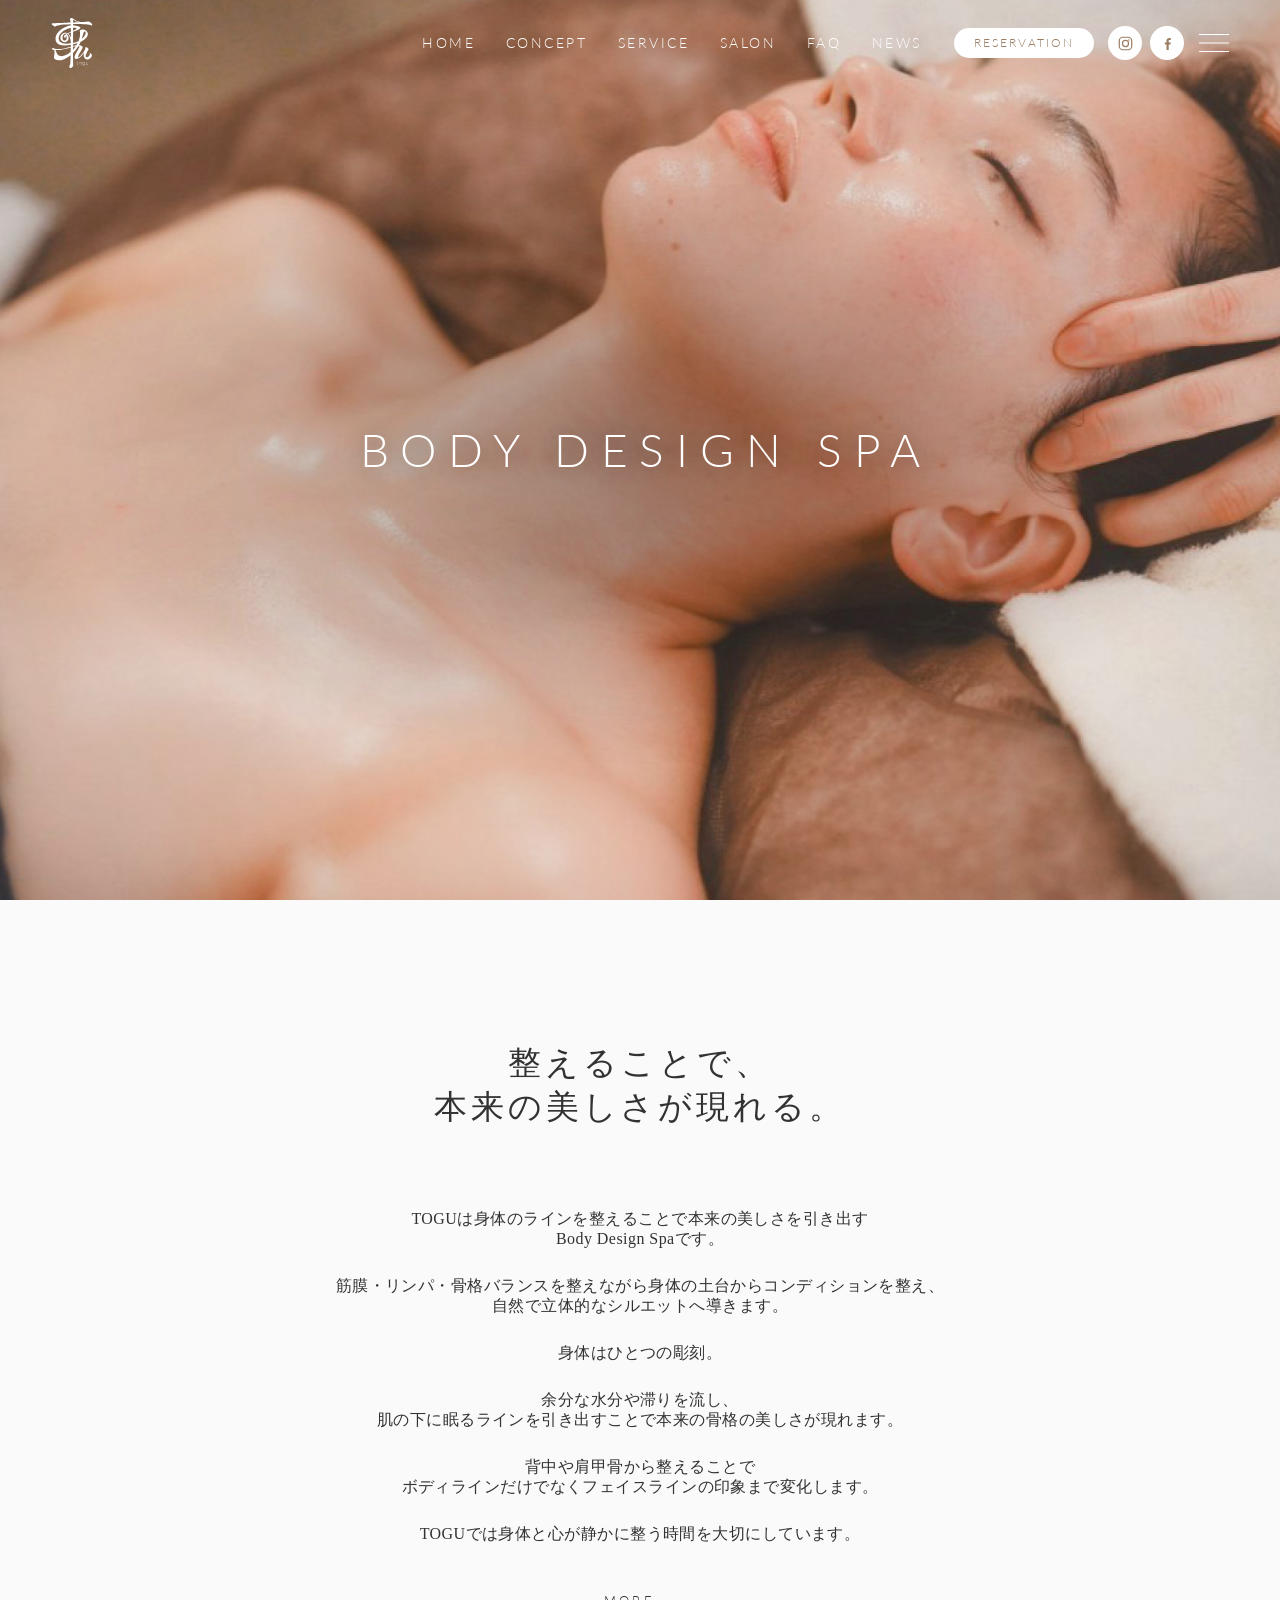
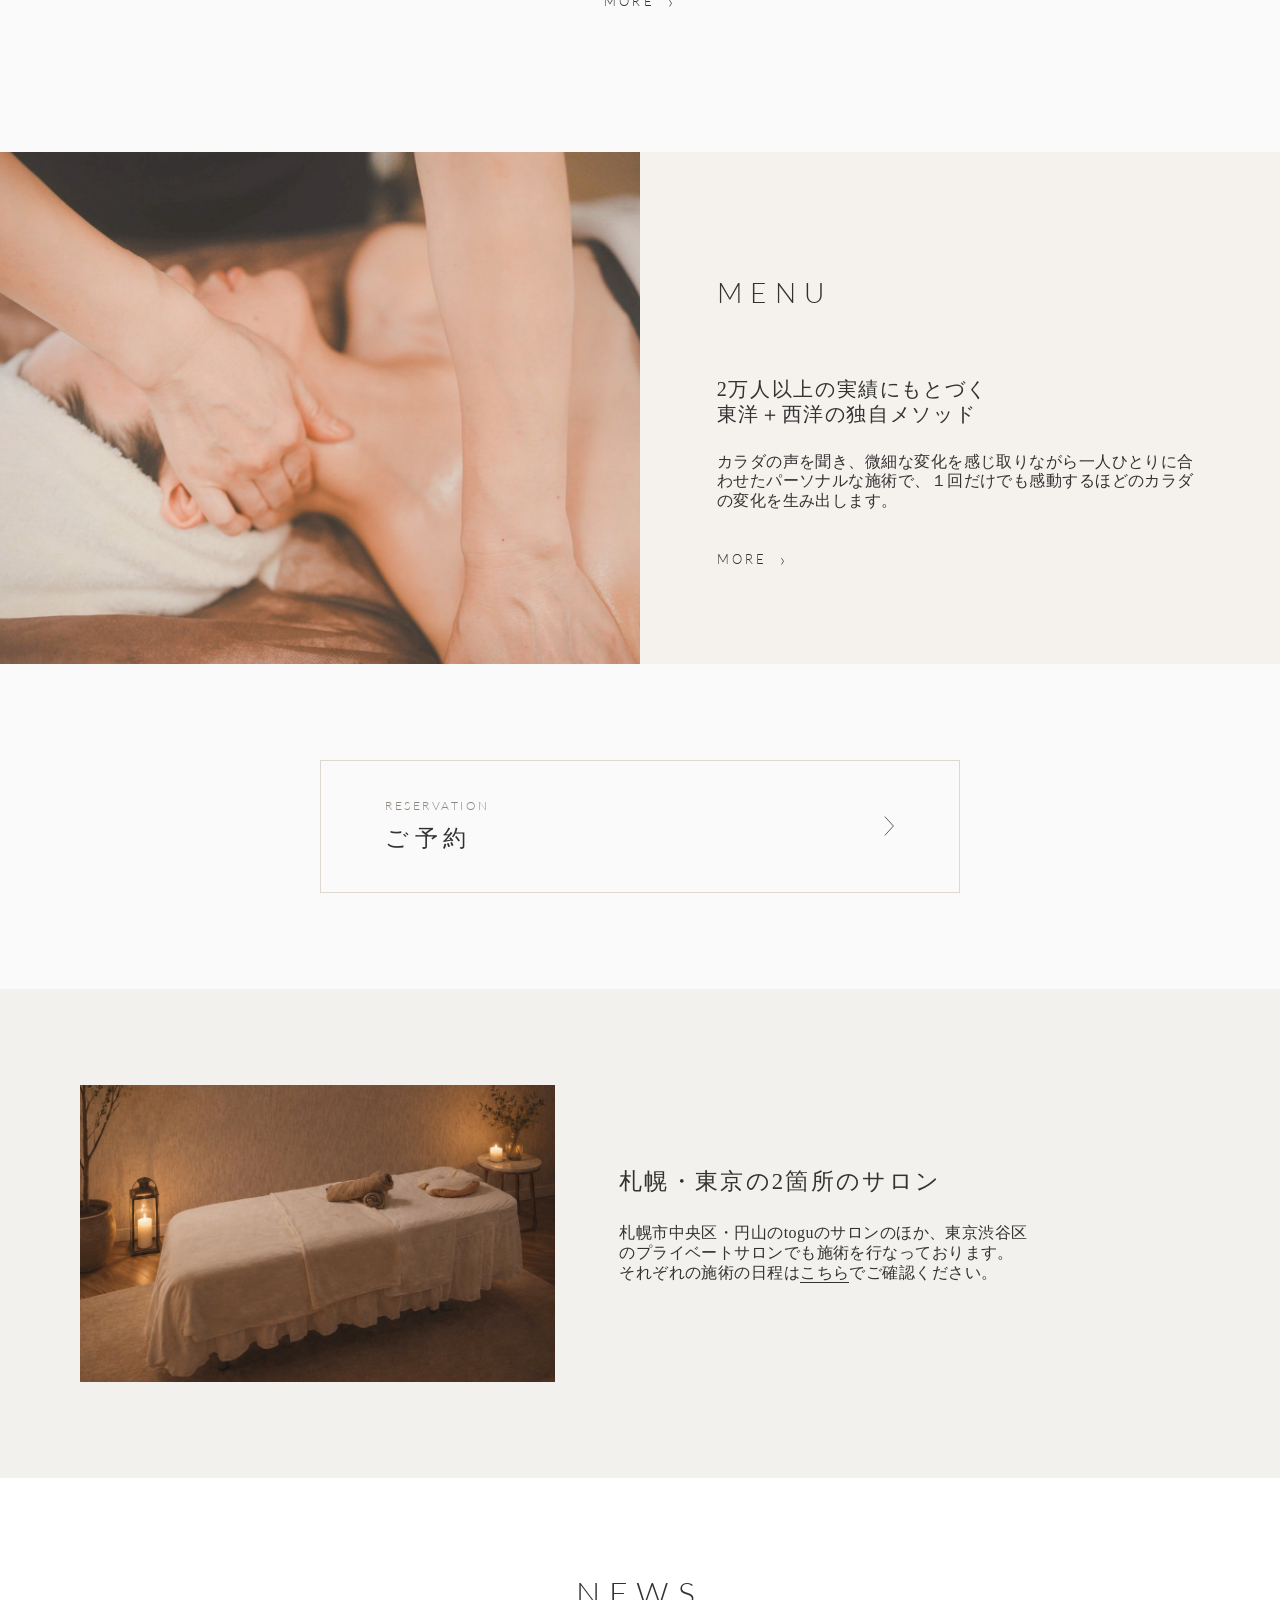
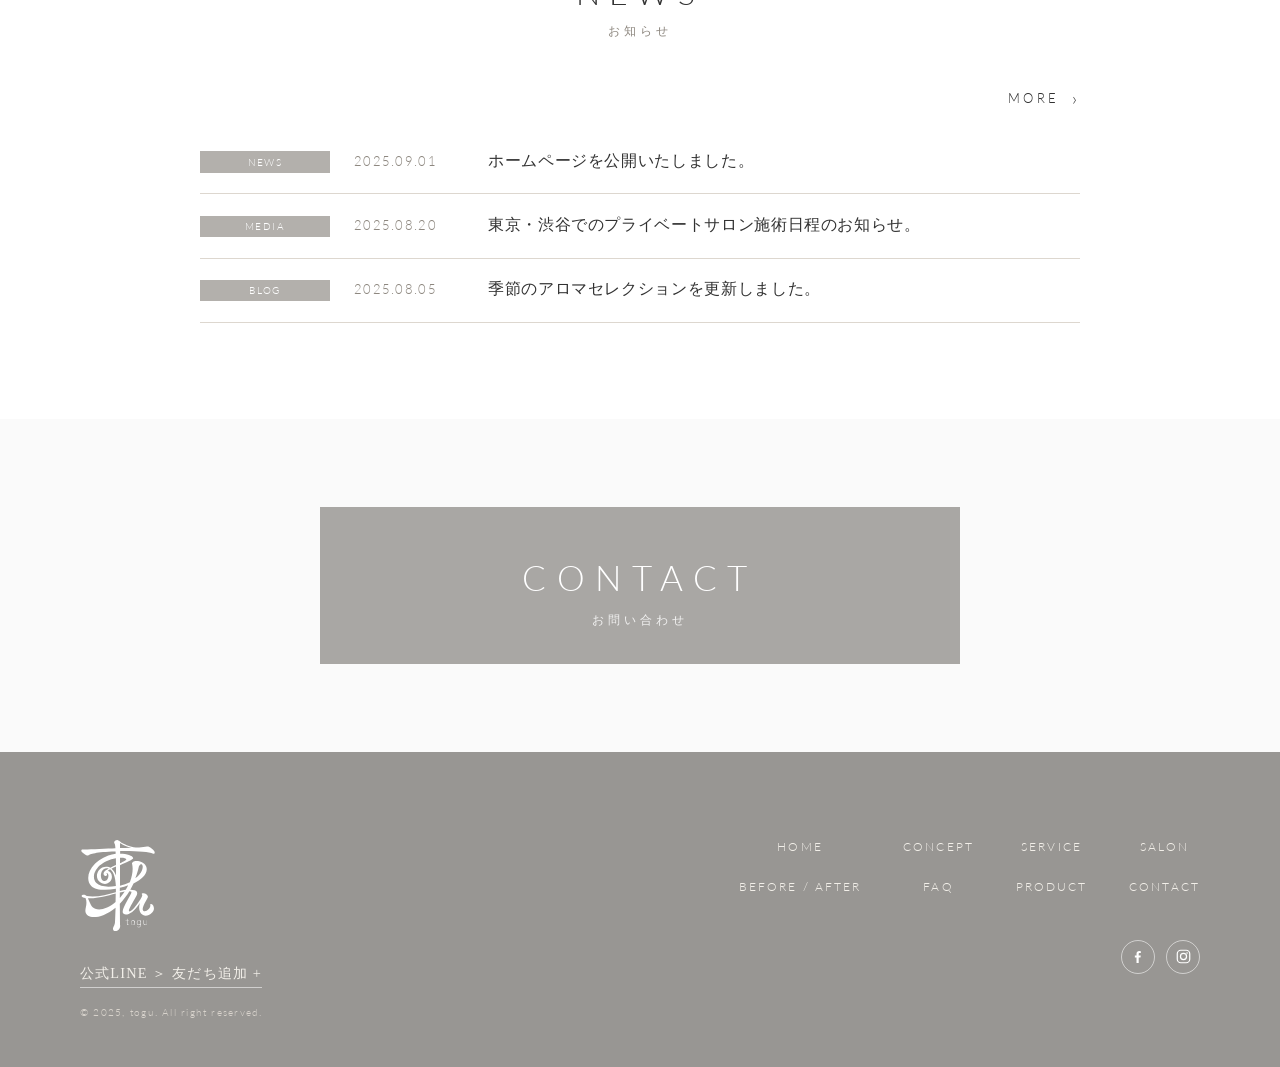
==== index.html @ 39c8d52b "Initial commit: TOGU static site + WordPress news/contact theme 静的サイト全ページ（TOP/CONCEPT/SERVICE/SALON/" ====
<!DOCTYPE html>
<html lang="ja">
<head>
<meta charset="UTF-8">
<meta name="viewport" content="width=device-width, initial-scale=1.0">
<title>TOGU ｜ Body Design Spa - 整えることで、本来の美しさが現れる。</title>
<meta name="description" content="TOGUは身体のラインを整えることで本来の美しさを引き出すBody Design Spaです。筋膜・リンパ・骨格バランスを整えながら、自然で立体的なシルエットへ導きます。札幌・東京。">
<link rel="preconnect" href="https://fonts.googleapis.com">
<link rel="preconnect" href="https://fonts.gstatic.com" crossorigin>
<link href="https://fonts.googleapis.com/css2?family=Lato:wght@100;300&display=swap" rel="stylesheet">
<link rel="stylesheet" href="assets/css/style.css">
</head>
<body>

<!-- ===================== Header ===================== -->
<header class="site-header">
  <a href="index.html" class="site-header__logo" aria-label="TOGU">
    <img class="logo-wh" src="images/common/logo-wh.svg" alt="TOGU">
    <img class="logo-bk" src="images/common/logo-bk.svg" alt="TOGU">
  </a>

  <nav class="gnav">
    <ul class="gnav__list">
      <li><a href="index.html">HOME</a></li>
      <li><a href="concept.html">CONCEPT</a></li>
      <li><a href="service.html">SERVICE</a></li>
      <li><a href="salon.html">SALON</a></li>
      <li><a href="faq.html">FAQ</a></li>
      <li><a href="news.html">NEWS</a></li>
    </ul>
    <div class="header-actions">
      <a class="btn-reserve" data-link="line" href="#" target="_blank" rel="noopener">RESERVATION</a>
      <div class="header-sns">
        <a class="sns-ico" data-link="instagram" href="#" target="_blank" rel="noopener" aria-label="Instagram">
          <svg viewBox="0 0 24 24" fill="none" aria-hidden="true">
            <rect class="ico-stroke" x="3.2" y="3.2" width="17.6" height="17.6" rx="5" stroke-width="1.7"/>
            <circle class="ico-stroke" cx="12" cy="12" r="4.3" stroke-width="1.7"/>
            <circle class="ico-fill" cx="17" cy="7" r="1.15"/>
          </svg>
        </a>
        <a class="sns-ico" data-link="facebook" href="#" target="_blank" rel="noopener" aria-label="Facebook">
          <svg viewBox="0 0 24 24" fill="none" aria-hidden="true">
            <path class="ico-fill" d="M13.7 21v-7.6h2.55l.38-2.96H13.7V8.55c0-.86.24-1.44 1.47-1.44h1.57V4.46a21 21 0 0 0-2.29-.12c-2.27 0-3.82 1.38-3.82 3.92v2.18H8.25v2.96h2.35V21h3.1Z"/>
          </svg>
        </a>
      </div>
      <button class="header-hamburger" aria-label="メニュー"><span></span><span></span><span></span></button>
    </div>
  </nav>
</header>

<!-- mobile drawer -->
<div class="drawer">
  <a href="index.html">HOME</a>
  <a href="concept.html">CONCEPT</a>
  <a href="service.html">SERVICE</a>
  <a href="salon.html">SALON</a>
  <a href="beforeafter.html">BEFORE / AFTER</a>
  <a href="faq.html">FAQ</a>
  <a href="news.html">NEWS</a>
  <a data-link="line" href="#" target="_blank" rel="noopener">RESERVATION</a>
  <div class="drawer-sns">
    <a class="sns-ico" data-link="instagram" href="#" target="_blank" rel="noopener" aria-label="Instagram">
      <svg viewBox="0 0 24 24" fill="none" aria-hidden="true">
        <rect class="ico-stroke" x="3.2" y="3.2" width="17.6" height="17.6" rx="5" stroke-width="1.7"/>
        <circle class="ico-stroke" cx="12" cy="12" r="4.3" stroke-width="1.7"/>
        <circle class="ico-fill" cx="17" cy="7" r="1.15"/>
      </svg>
    </a>
    <a class="sns-ico" data-link="facebook" href="#" target="_blank" rel="noopener" aria-label="Facebook">
      <svg viewBox="0 0 24 24" fill="none" aria-hidden="true">
        <path class="ico-fill" d="M13.7 21v-7.6h2.55l.38-2.96H13.7V8.55c0-.86.24-1.44 1.47-1.44h1.57V4.46a21 21 0 0 0-2.29-.12c-2.27 0-3.82 1.38-3.82 3.92v2.18H8.25v2.96h2.35V21h3.1Z"/>
      </svg>
    </a>
  </div>
</div>

<main>

<!-- ===================== Hero ===================== -->
<section class="hero">
  <div class="hero__slides">
    <div class="hero__slide is-active" style="background-image:url('images/top/top-slide01.jpg')"></div>
    <div class="hero__slide" style="background-image:url('images/top/top-slide02.jpg')"></div>
    <div class="hero__slide" style="background-image:url('images/top/top-slide03.jpg')"></div>
    <div class="hero__slide" style="background-image:url('images/top/top-slide04.jpg')"></div>
    <div class="hero__slide" style="background-image:url('images/top/top-slide05.jpg')"></div>
  </div>
  <div class="hero__copy">
    <p class="en-lead">BODY DESIGN SPA</p>
  </div>
</section>

<!-- ===================== Intro ===================== -->
<section class="intro">
  <div class="inner">
    <h1 class="intro__title reveal">整えることで、<br class="br-pc">本来の美しさが現れる。</h1>
    <div class="intro__body reveal">
      <p>TOGUは身体のラインを整えることで本来の美しさを引き出す<br class="br-pc">Body Design Spaです。</p>
      <p>筋膜・リンパ・骨格バランスを整えながら身体の土台からコンディションを整え、<br class="br-pc">自然で立体的なシルエットへ導きます。</p>
      <p>身体はひとつの彫刻。</p>
      <p>余分な水分や滞りを流し、<br class="br-pc">肌の下に眠るラインを引き出すことで本来の骨格の美しさが現れます。</p>
      <p>背中や肩甲骨から整えることで<br class="br-pc">ボディラインだけでなくフェイスラインの印象まで変化します。</p>
      <p>TOGUでは身体と心が静かに整う時間を大切にしています。</p>
    </div>
    <a href="concept.html" class="more reveal">MORE</a>
  </div>
</section>

<!-- ===================== MENU teaser ===================== -->
<section class="menu-teaser">
  <div class="menu-teaser__grid">
    <div class="menu-teaser__img">
      <img src="images/top/top-menu.jpg" alt="TOGUの施術">
    </div>
    <div class="menu-teaser__text reveal">
      <p class="en-title">MENU</p>
      <h3>2万人以上の実績にもとづく<br class="br-pc">東洋＋西洋の独自メソッド</h3>
      <p>カラダの声を聞き、微細な変化を感じ取りながら一人ひとりに合わせたパーソナルな施術で、１回だけでも感動するほどのカラダの変化を生み出します。</p>
      <a href="service.html" class="more">MORE</a>
    </div>
  </div>
</section>

<!-- ===================== Reservation ===================== -->
<section class="reserve-band">
  <div class="inner">
    <a class="reserve-box reveal" data-link="line" href="#" target="_blank" rel="noopener">
      <span class="label">
        <span class="en">RESERVATION</span>
        <span class="jp">ご予約</span>
      </span>
      <svg class="arrow" viewBox="0 0 14 26" fill="none" aria-hidden="true"><path d="M1 1 L12 13 L1 25" stroke="currentColor" stroke-width="1"/></svg>
    </a>
  </div>
</section>

<!-- ===================== Salon teaser ===================== -->
<section class="salon-teaser">
  <div class="inner">
    <div class="salon-teaser__grid">
      <div class="salon-teaser__img reveal">
        <img src="images/salon/togu.jpg" alt="TOGU サロン">
      </div>
      <div class="salon-teaser__text reveal">
        <h3>札幌・東京の2箇所のサロン</h3>
        <p>札幌市中央区・円山のtoguのサロンのほか、東京渋谷区<br class="br-pc">のプライベートサロンでも施術を行なっております。<br class="br-pc">それぞれの施術の日程は<a href="salon.html" class="text-link">こちら</a>でご確認ください。</p>
      </div>
    </div>
  </div>
</section>

<!-- ===================== News ===================== -->
<section class="news-band">
  <div class="inner">
    <div class="sec-head">
      <p class="en-title">NEWS</p>
      <p class="jp-sub">お知らせ</p>
    </div>
    <div class="news-wrap">
      <div class="news-wrap__more"><a href="news.html" class="more">MORE</a></div>
      <div class="news-list" data-news data-limit="3"></div>
    </div>
  </div>
</section>

<!-- ===================== Contact ===================== -->
<section class="contact-band">
  <a href="contact.html" class="contact-band__box reveal">
    <p class="en-title">CONTACT</p>
    <p class="jp-sub">お問い合わせ</p>
  </a>
</section>

</main>

<!-- ===================== Footer ===================== -->
<footer class="site-footer">
  <div class="inner">
    <div class="site-footer__grid">
      <div class="site-footer__brand">
        <img src="images/common/logo-wh.svg" alt="TOGU">
        <a class="footer-line" data-link="line" href="#" target="_blank" rel="noopener">公式LINE ＞ 友だち追加 +</a>
        <p class="copy">© 2025, togu. All right reserved.</p>
      </div>
      <div class="site-footer__right">
        <nav class="footer-nav">
          <a href="index.html">HOME</a>
          <a href="concept.html">CONCEPT</a>
          <a href="service.html">SERVICE</a>
          <a href="salon.html">SALON</a>
          <a href="beforeafter.html">BEFORE / AFTER</a>
          <a href="faq.html">FAQ</a>
          <a href="product.html">PRODUCT</a>
          <a href="contact.html">CONTACT</a>
        </nav>
        <div class="footer-sns">
          <a class="sns-ico" data-link="facebook" href="#" target="_blank" rel="noopener" aria-label="Facebook">
            <svg viewBox="0 0 24 24" fill="none" aria-hidden="true">
              <path class="ico-fill" d="M13.7 21v-7.6h2.55l.38-2.96H13.7V8.55c0-.86.24-1.44 1.47-1.44h1.57V4.46a21 21 0 0 0-2.29-.12c-2.27 0-3.82 1.38-3.82 3.92v2.18H8.25v2.96h2.35V21h3.1Z"/>
            </svg>
          </a>
          <a class="sns-ico" data-link="instagram" href="#" target="_blank" rel="noopener" aria-label="Instagram">
            <svg viewBox="0 0 24 24" fill="none" aria-hidden="true">
              <rect class="ico-stroke" x="3.2" y="3.2" width="17.6" height="17.6" rx="5" stroke-width="1.7"/>
              <circle class="ico-stroke" cx="12" cy="12" r="4.3" stroke-width="1.7"/>
              <circle class="ico-fill" cx="17" cy="7" r="1.15"/>
            </svg>
          </a>
        </div>
      </div>
    </div>
  </div>
</footer>

<script src="assets/js/config.js"></script>
<script src="assets/js/main.js"></script>
</body>
</html>
---- assets/css/style.css ----
@charset "UTF-8";

/* =========================================================
   TOGU - Body Design Spa
   Base / Common stylesheet
   Fonts: 游明朝体ミディアム (Yu Mincho) / Lato Thin
   ========================================================= */

:root {
  --bg:        #fafafa;   /* page background */
  --bg-soft:   #f5f2ee;   /* warm light band */
  --bg-soft2:  #efe9e2;   /* slightly deeper band */
  --text:      #323232;   /* text color */
  --text-soft: #323232;   /* body text */
  --text-faint:#8d877f;   /* subtle labels: dates / eyebrows */
  --line:      #ddd7cf;
  --footer-bg: #989693;   /* neutral mid gray */
  --footer-tx: #f2efe9;
  --footer-tx-soft: #d8d3cc;
  --accent:    #b49a89;   /* rose-beige accent */
  --brown:     #9a7d63;   /* café-au-lait brown (header icons / button) */
  --max:       1120px;

  --serif: "Yu Mincho", "YuMincho", "Hiragino Mincho ProN", "Hiragino Mincho Pro", "HG明朝E", "MS PMincho", serif;
  --lato:  "Lato", var(--serif);
}

/* ----- reset ----- */
*, *::before, *::after { box-sizing: border-box; }
html { -webkit-text-size-adjust: 100%; scroll-behavior: smooth; font-size: 16px; }
body {
  margin: 0;
  font-family: var(--serif);
  color: var(--text);
  background: var(--bg);
  line-height: 1.24; /* body text leading (-35% from 1.9) */
  font-size: 16px;
  letter-spacing: .028em; /* base body tracking (-30%) */
  -webkit-font-smoothing: antialiased;
  text-rendering: optimizeLegibility;
}
img { max-width: 100%; height: auto; display: block; }
a { color: inherit; text-decoration: none; transition: opacity .3s, color .3s; }
a:hover { opacity: .65; }
ul { list-style: none; margin: 0; padding: 0; }
button { font-family: inherit; cursor: pointer; }
h1, h2, h3, h4 { font-weight: 500; margin: 0; }

/* ----- helpers ----- */
.inner { width: 90%; max-width: var(--max); margin-inline: auto; }
/* 改行の出し分け（PC/スマホ） */
.br-pc { display: inline; }
.br-sp { display: none; }
.lato { font-family: var(--lato); font-weight: 300; }
.en   { font-family: var(--lato); font-weight: 300; letter-spacing: .22em; }

/* English section eyebrow + JP subtitle */
.sec-head { text-align: center; margin-bottom: 3.2em; }
.sec-head .en-title {
  font-family: var(--lato);
  font-weight: 300;
  font-size: clamp(1.53rem, 3.7vw, 2.19rem);
  letter-spacing: .28em;
  color: var(--text);
  margin: 0;
}
.sec-head .jp-sub {
  font-size: .72rem;
  letter-spacing: .35em;
  color: var(--text-faint);
  margin-top: 1em;
}

/* MORE link */
.more {
  display: inline-flex;
  align-items: center;
  gap: 1em;
  font-family: var(--lato);
  font-weight: 300;
  letter-spacing: .25em;
  font-size: .8rem;
  color: var(--text);
}
.more::after {
  content: "›";
  font-size: 1.4em;
  line-height: 1;
  transition: transform .3s;
}
.more:hover { opacity: 1; }
.more:hover::after { transform: translateX(4px); }

/* ===================== Header ===================== */
.site-header {
  position: fixed;
  top: 0; left: 0; right: 0;
  z-index: 100;
  display: flex;
  align-items: center;
  justify-content: space-between;
  padding: 18px 4%;
  transition: background .4s, box-shadow .4s, padding .4s;
}
.site-header.is-scrolled,
.site-header.is-solid {
  background: rgba(255,255,255,.94);
  box-shadow: 0 1px 0 rgba(0,0,0,.05);
  backdrop-filter: blur(6px);
  padding-top: 12px; padding-bottom: 12px;
}
.site-header__logo { display: block; }
.site-header__logo img { width: 42px; height: auto; }
.site-header__logo .logo-bk { display: none; }
.site-header.is-scrolled .logo-wh,
.site-header.is-solid .logo-wh { display: none; }
.site-header.is-scrolled .logo-bk,
.site-header.is-solid .logo-bk { display: block; }

/* nav right-aligned */
.gnav { flex: 1; display: flex; align-items: center; justify-content: flex-end; gap: 2em; }
.gnav__list { display: flex; gap: 1.9em; }
.gnav__list a {
  font-family: var(--lato);
  font-weight: 300;
  font-size: .88rem;
  letter-spacing: .18em;
  color: #fff;
}
/* solid/scrolled state -> dark text */
.site-header.is-scrolled .gnav__list a,
.site-header.is-solid .gnav__list a { color: var(--text); }
.site-header.is-scrolled .header-hamburger span,
.site-header.is-solid .header-hamburger span { background: var(--text); }

.header-actions { display: flex; align-items: center; gap: .9em; }
.btn-reserve {
  display: inline-flex;
  align-items: center;
  justify-content: center;
  width: 140px;
  height: 30px;
  background: #fff;
  border: 1px solid transparent;
  border-radius: 999px;
  font-family: var(--lato);
  font-weight: 300;
  font-size: .72rem;
  letter-spacing: .18em;
  color: var(--brown);
  white-space: nowrap;
}
.site-header.is-scrolled .btn-reserve,
.site-header.is-solid .btn-reserve { border-color: var(--line); }
.btn-reserve:hover { background: var(--brown); color: #fff; opacity: 1; }

.header-sns { display: flex; gap: .5em; }
.sns-ico {
  width: 34px; height: 34px;
  border-radius: 50%;
  display: flex; align-items: center; justify-content: center;
  background: #fff;
  color: var(--brown);
}
.site-header.is-scrolled .sns-ico,
.site-header.is-solid .sns-ico { border: 1px solid var(--line); }
.sns-ico svg { width: 17px; height: 17px; display: block; }
.sns-ico svg .ico-stroke { stroke: currentColor; }
.sns-ico svg .ico-fill { fill: currentColor; }

.header-hamburger {
  width: 30px; height: 22px;
  background: none; border: none; padding: 0;
  position: relative;
  display: block;
}
.header-hamburger span {
  position: absolute; left: 0; right: 0;
  height: 1px; background: #fff;
  transition: transform .35s, opacity .25s, background .3s;
}
body.nav-open .header-hamburger span { background: var(--text); }
.header-hamburger span:nth-child(1) { top: 2px; }
.header-hamburger span:nth-child(2) { top: 50%; transform: translateY(-50%); }
.header-hamburger span:nth-child(3) { bottom: 2px; }
body.nav-open .header-hamburger span:nth-child(1) { top: 50%; transform: translateY(-50%) rotate(45deg); }
body.nav-open .header-hamburger span:nth-child(2) { opacity: 0; }
body.nav-open .header-hamburger span:nth-child(3) { bottom: auto; top: 50%; transform: translateY(-50%) rotate(-45deg); }

/* mobile drawer */
.drawer {
  position: fixed; inset: 0;
  background: rgba(255,255,255,.98);
  z-index: 90;
  display: flex; flex-direction: column;
  align-items: center; justify-content: center;
  gap: 1.4em;
  opacity: 0; visibility: hidden;
  transition: opacity .4s;
}
body.nav-open .drawer { opacity: 1; visibility: visible; }
.drawer a {
  font-family: var(--lato); font-weight: 300;
  font-size: 1.1rem; letter-spacing: .22em;
}
.drawer .drawer-sns { display: flex; gap: 1.2em; margin-top: 1.5em; }
.drawer .drawer-sns .sns-ico {
  width: 44px; height: 44px; border: 1px solid var(--line); border-radius: 50%;
  display: flex; align-items: center; justify-content: center;
  background: transparent; color: var(--brown);
}
.drawer .drawer-sns .sns-ico svg { width: 20px; height: 20px; }

/* ===================== Hero (TOP) ===================== */
.hero {
  position: relative;
  height: 100vh;
  min-height: 560px;
  overflow: hidden;
}
.hero__slides { position: absolute; inset: 0; }
.hero__slide {
  position: absolute; inset: 0;
  background-size: cover;
  background-position: center;
  opacity: 0;
  transition: opacity 2.6s cubic-bezier(.4, 0, .2, 1);
  transform: scale(1.06);
  will-change: opacity, transform;
}
.hero__slide.is-active { opacity: 1; z-index: 1; animation: kenburns 9s ease-out forwards; }
@keyframes kenburns { from { transform: scale(1.06); } to { transform: scale(1.13); } }
.hero::after {
  content: "";
  position: absolute; inset: 0;
  background: radial-gradient(ellipse 60% 45% at center, rgba(0,0,0,.30) 0%, rgba(0,0,0,.12) 45%, rgba(0,0,0,0) 78%);
  z-index: 2; pointer-events: none;
}
.hero__copy {
  position: absolute;
  inset: 0;
  z-index: 3;
  display: flex; flex-direction: column;
  align-items: center; justify-content: center;
  text-align: center;
  color: #fff;
  text-shadow: 0 1px 24px rgba(0,0,0,.45);
}
.hero__copy .en-lead {
  font-family: var(--lato);
  font-weight: 300;
  font-size: clamp(1.64rem, 3.8vw, 2.85rem);
  letter-spacing: .26em;
  padding-left: .26em; /* balance trailing letter-spacing for true centering */
}

/* ===================== Intro ===================== */
.intro { padding: clamp(5rem, 11vw, 9rem) 0; text-align: center; }
.intro__title {
  font-size: clamp(1.42rem, 3.6vw, 2.08rem);
  letter-spacing: .12em;
  line-height: 1.33; /* heading leading 70% */
  margin-bottom: 2.4em;
}
.intro__body p { color: var(--text-soft); margin: 1.7em 0; font-size: 1rem; }
.intro__body { margin-bottom: 3em; }

/* ===================== MENU teaser ===================== */
.menu-teaser { background: var(--bg-soft); }
.menu-teaser__grid {
  display: grid;
  grid-template-columns: 1fr 1fr;
  align-items: center;
}
.menu-teaser__img img { width: 100%; height: 100%; object-fit: cover; aspect-ratio: 5/4; }
.menu-teaser__text { padding: clamp(2rem, 6vw, 5rem); }
.menu-teaser__text .en-title { font-family: var(--lato); font-weight: 300; font-size: 1.75rem; letter-spacing: .3em; }
.menu-teaser__text h3 { font-size: 1.26rem; margin: 1.4em 0 1.2em; line-height: 1.26; letter-spacing: .08em; }
.menu-teaser__text p { color: var(--text-soft); font-size: 1rem; margin-bottom: 2.4em; }

/* ===================== Reservation box ===================== */
.reserve-band { padding: clamp(3.5rem, 8vw, 6rem) 0; }
.reserve-box {
  display: flex; align-items: center; justify-content: space-between;
  border: 1px solid var(--line);
  padding: clamp(1.6rem, 4vw, 2.4rem) clamp(2rem, 6vw, 4rem);
  width: 640px; max-width: 92%; margin-inline: auto;
}
.reserve-box .label { display: flex; flex-direction: column; }
.reserve-box .en { font-family: var(--lato); font-weight: 300; font-size: .72rem; letter-spacing: .22em; color: var(--text-faint); }
.reserve-box .jp { font-size: 1.42rem; letter-spacing: .25em; margin-top: .5em; color: var(--text); }
.reserve-box .arrow { width: 11px; height: 22px; color: var(--text); transition: transform .3s; }
.reserve-box:hover .arrow { transform: translateX(5px); }

/* ===================== Salon teaser ===================== */
.salon-teaser { background: #f2f1ee; padding: clamp(3.5rem, 8vw, 6rem) 0; }
.salon-teaser__grid {
  display: grid; grid-template-columns: 0.9fr 1.1fr;
  gap: clamp(2rem, 5vw, 4rem); align-items: center;
}
.salon-teaser__img img { width: 100%; aspect-ratio: 16/10; object-fit: cover; }
.salon-teaser__text h3 { font-size: 1.42rem; letter-spacing: .1em; margin-bottom: 1.2em; color: var(--text); }
.salon-teaser__text p { color: var(--text-soft); font-size: 1rem; }
.text-link { border-bottom: 1px solid currentColor; padding-bottom: 1px; }

/* ===================== News (TOP) ===================== */
.news-band { padding: clamp(3.5rem, 8vw, 6rem) 0; background: #fff; }
.news-wrap { max-width: 880px; margin: 0 auto; }
.news-wrap__more { display: flex; justify-content: flex-end; margin-bottom: 1.4em; }
.news-list { max-width: 880px; margin: 0 auto; }
.news-list__item {
  display: grid;
  grid-template-columns: 130px 110px 1fr;
  gap: 1.5em;
  align-items: baseline;
  padding: 1.3em 0;
  border-bottom: 1px solid var(--line);
}
.news-cat {
  font-family: var(--lato); font-weight: 300;
  font-size: .62rem; letter-spacing: .15em;
  background: #b3b0ac;
  color: #fff;
  padding: .45em 0;
  text-align: center;
  text-transform: uppercase;
}
.news-date { font-family: var(--lato); font-weight: 300; font-size: .8rem; color: var(--text-faint); letter-spacing: .1em; }
.news-title { font-size: 1rem; letter-spacing: .04em; overflow: hidden; text-overflow: ellipsis; white-space: nowrap; }
.news-band .more { display: flex; justify-content: center; }
.news-band .sec-head .en-title { font-size: clamp(1.42rem,3.3vw,1.97rem); }

/* ===================== Contact band ===================== */
.contact-band {
  text-align: center;
  padding: clamp(3rem, 8vw, 5.5rem) 0;
}
.contact-band__box {
  display: flex;
  flex-direction: column;
  align-items: center;
  justify-content: center;
  width: 640px;
  max-width: 92%;
  height: 157px;
  margin-inline: auto;
  background: #a9a7a4;
  color: #fff;
  transition: background .4s, opacity .4s;
}
.contact-band__box:hover { background: #9c9a97; opacity: 1; }
.contact-band .en-title { font-family: var(--lato); font-weight: 300; font-size: clamp(1.53rem,3.7vw,2.19rem); line-height: 1; letter-spacing: .3em; color: #fff; }
.contact-band .jp-sub { font-size: .72rem; line-height: 1; letter-spacing: .35em; color: rgba(255,255,255,.85); margin: .45em 0 0; position: relative; top: -20px; }

/* ===================== Footer ===================== */
.site-footer {
  background: var(--footer-bg);
  color: var(--footer-tx);
  padding: clamp(3.5rem, 8vw, 5.5rem) 0 2.4rem;
}
.site-footer__grid {
  display: grid; grid-template-columns: 1fr 1fr;
  gap: 2rem; align-items: start;
}
.site-footer__brand img { width: 76px; margin-bottom: 2em; }
.footer-line {
  display: inline-flex; align-items: center; gap: .5em;
  font-family: var(--serif); font-size: .9rem; letter-spacing: .08em;
  border-bottom: 1px solid rgba(255,255,255,.55); padding-bottom: .25em;
}
.site-footer__brand .copy { margin-top: 1.8em; font-family: var(--lato); font-weight: 300; font-size: .64rem; letter-spacing: .12em; color: var(--footer-tx-soft); }

.site-footer__right { display: flex; flex-direction: column; align-items: flex-end; gap: 2.8em; }
.footer-nav { display: grid; grid-template-columns: repeat(4, auto); gap: 1.6em 2.6em; }
.footer-nav a { font-family: var(--lato); font-weight: 300; font-size: .74rem; letter-spacing: .18em; color: var(--footer-tx); text-align: center; }
.footer-sns { display: flex; gap: .7em; }
.footer-sns .sns-ico {
  width: 34px; height: 34px; border: 1px solid rgba(255,255,255,.55);
  border-radius: 50%; display: flex; align-items: center; justify-content: center;
  background: transparent; color: #fff;
}

/* ===================== Page hero (lower pages) ===================== */
.page-hero { position: relative; height: clamp(340px, 50vh, 500px); overflow: hidden; }
.page-hero__bg { position: absolute; inset: 0; background-size: cover; background-position: center; transform: scale(1.03); }
.page-hero::after { content: ""; position: absolute; inset: 0; background: rgba(0,0,0,.20); z-index: 1; }
.page-hero__inner {
  position: absolute; inset: 0; z-index: 2;
  display: flex; flex-direction: column; align-items: center; justify-content: center;
  text-align: center; color: #fff; text-shadow: 0 1px 20px rgba(0,0,0,.35);
}
.page-hero__inner .en { font-family: var(--lato); font-weight: 300; font-size: clamp(1.7rem, 4vw, 2.6rem); letter-spacing: .32em; padding-left: .32em; }
.page-hero__inner .jp { font-size: .92rem; letter-spacing: .4em; margin-top: 1.1em; color: rgba(255,255,255,.92); position: relative; top: -40px; }

/* ===================== Concept ===================== */
.concept-lead { text-align: center; padding: clamp(4rem, 9vw, 7rem) 0 0; }
.concept-lead h1 { font-size: clamp(1.3rem, 3.2vw, 1.65rem); line-height: 1.47; letter-spacing: .12em; }
.concept-mark { width: 139px; height: auto; margin: clamp(2.6rem, 6vw, 4rem) auto 0; display: block; }

.concept-story { max-width: 720px; margin: 0 auto; text-align: center; padding: clamp(2.5rem, 6vw, 4rem) 0 clamp(3.5rem, 8vw, 6rem); }
.concept-story .qname { font-size: 1.15rem; letter-spacing: .2em; margin-bottom: 1.2em; }
.concept-story p { color: var(--text-soft); margin: 1.8em 0; }

.feature { display: grid; grid-template-columns: 1fr 1fr; align-items: center; }
.feature__img img { width: 100%; height: 100%; object-fit: cover; aspect-ratio: 3 / 2; }
.feature__text { padding: clamp(2rem, 5.5vw, 4.8rem); text-align: left; max-width: 480px; }
.feature__text h2 { font-size: clamp(1.15rem, 2.2vw, 1.35rem); line-height: 1.23; letter-spacing: .06em; margin-bottom: 1.2em; }
.feature__text p { color: var(--text-soft); font-size: 15px; }
/* shift the text block toward the right edge of its cell (closer to the image) */
.feature--text-right .feature__text { max-width: 480px; margin-left: auto; padding-left: clamp(1.5rem, 3vw, 2.5rem); }

.recommend { padding: clamp(4rem, 9vw, 6.5rem) 0; background: var(--bg-soft); }
.recommend__title { text-align: center; font-size: clamp(1.25rem, 2.8vw, 1.55rem); letter-spacing: .14em; margin-bottom: clamp(2.5rem, 6vw, 4rem); }
.recommend__grid { display: grid; grid-template-columns: repeat(3, 1fr); gap: clamp(2.2rem, 4vw, 3.2rem) clamp(2rem, 4vw, 3.4rem); max-width: 1000px; margin: 0 auto; }
.recommend__item h3 { font-size: 1.05rem; letter-spacing: .05em; margin-bottom: .9em; color: #555555; }
.recommend__item p { color: var(--text-soft); font-size: .95rem; line-height: 1.2; }

.concept-cta { padding: clamp(3rem, 7vw, 5rem) 0; }
.concept-cta .reserve-box { margin-bottom: 1.5em; }
.concept-cta .reserve-box:last-child { margin-bottom: 0; }
.reserve-box--wide { width: 800px; }
.reserve-box .sub { font-family: var(--lato); font-weight: 300; font-size: .68rem; letter-spacing: .14em; color: var(--text-faint); margin-bottom: .5em; }
.reserve-box .note { font-size: .72rem; letter-spacing: .08em; color: var(--text-faint); margin-top: .6em; }

.founder { padding: clamp(4rem, 8vw, 6rem) 0 clamp(4rem, 9vw, 7rem); }
.founder__grid { display: grid; grid-template-columns: 1fr .8fr; gap: clamp(2.5rem, 5vw, 4.5rem); align-items: start; margin-top: clamp(2.5rem, 5vw, 3.5rem); }
.founder__photo img { width: 100%; }
.founder__caption { text-align: right; font-family: var(--serif); font-weight: 500; color: var(--text); margin: 2.4em 0 0; }
.founder__caption .role { display: block; font-size: .78rem; line-height: 1.33; letter-spacing: .07em; }
.founder__caption .name { display: block; font-size: 1.3rem; letter-spacing: .14em; margin-top: .5em; color: var(--text); }
.founder__msg p { color: var(--text-soft); margin: 1.5em 0; }
.founder__profile { margin-top: 2.6em; }
.founder__profile h4 { font-family: var(--lato); font-weight: 300; letter-spacing: .22em; font-size: 1.05rem; color: var(--text-soft); padding-bottom: .7em; margin-bottom: 1.4em; border-bottom: 1px solid var(--line); }
.founder__profile p { color: var(--text-soft); font-size: .82rem; line-height: 1.3; letter-spacing: .02em; margin: .8em 0; }
.founder__profile .shikaku { margin-top: 1.4em; }

/* ===================== Salon ===================== */
.salon-lead { text-align: center; padding: clamp(4rem, 9vw, 7rem) 0 clamp(3rem, 7vw, 5rem); }
.salon-lead p { font-size: clamp(1.25rem, 3vw, 1.6rem); line-height: 1.7; letter-spacing: .12em; color: var(--text); }

.salon-detail { padding-bottom: clamp(4rem, 9vw, 7rem); }
.salon-block { display: grid; grid-template-columns: .82fr 1.18fr; gap: clamp(2rem, 5vw, 4.5rem); align-items: center; }
.salon-block + .salon-block { margin-top: clamp(3rem, 7vw, 5rem); }
.salon-block__text { margin-left: 120px; } /* shift right (80px -> 200px) */
.salon-block__label { font-size: .8rem; letter-spacing: .065em; color: var(--text-soft); margin-bottom: .15em; }
.salon-block__name { font-size: clamp(1.5rem, 2.8vw, 1.9rem); letter-spacing: .12em; line-height: 1.1; margin-bottom: 1.2em; color: var(--text); }
.salon-block__hours { font-size: .92rem; line-height: 1.1; letter-spacing: .018em; color: var(--text-soft); margin-bottom: 1.9em; }
.salon-block__img img { width: 580px; max-width: 100%; aspect-ratio: 1.41 / 1; object-fit: cover; }

.btn-line {
  display: inline-flex; align-items: center; justify-content: center;
  gap: .9em;
  width: 190px; height: 40px; padding: 0 1.6em;
  background: #9b9591; color: #fff; border-radius: 999px;
  font-size: .82rem; letter-spacing: .08em;
}
.btn-line:hover { opacity: .82; }
.btn-line .chev { font-family: var(--lato); font-weight: 300; font-size: 1.15em; }

/* ===================== Service (MENU) ===================== */
.service-lead { text-align: center; padding: clamp(4rem, 9vw, 7rem) 0 clamp(3rem, 7vw, 5rem); }
.service-lead p { font-size: clamp(1.25rem, 3vw, 1.6rem); line-height: 1.7; letter-spacing: .12em; color: var(--text); }

/* METHOD */
.method { background: var(--bg-soft); padding: clamp(4rem, 9vw, 7rem) 0; text-align: center; }
.method__name { font-family: var(--lato); font-weight: 300; font-size: clamp(1.2rem, 2.4vw, 1.5rem); letter-spacing: .2em; margin-bottom: 1em; }
.method__lead { color: var(--text-soft); max-width: 760px; margin: 0 auto clamp(3rem, 6vw, 4.5rem); }
.method-structure__title { font-family: var(--lato); font-weight: 300; font-size: clamp(1.2rem, 2.4vw, 1.5rem); letter-spacing: .2em; color: var(--text-soft); margin-bottom: 2em; }
.method-circles { display: flex; flex-wrap: wrap; justify-content: center; gap: clamp(1.2rem, 3vw, 2.5rem); margin-bottom: clamp(3rem, 6vw, 4.5rem); }
.method-circle { width: clamp(160px, 17vw, 200px); aspect-ratio: 1; border: 1px solid var(--line); border-radius: 50%; display: flex; flex-direction: column; align-items: center; justify-content: center; gap: .7em; padding: 1em; }
.method-circle .en { font-family: var(--lato); font-weight: 300; font-size: 1.07rem; letter-spacing: .12em; }
.method-circle .sub { font-size: .82rem; color: var(--text-faint); margin-top: -.4em; }
.method-circle .jp { font-size: .82rem; line-height: 1.5; color: var(--text-soft); }
.back-to-face__title { font-family: var(--lato); font-weight: 300; font-size: clamp(1.2rem, 2.4vw, 1.5rem); letter-spacing: .18em; margin-bottom: 1em; }
.back-to-face p { color: var(--text-soft); max-width: 680px; margin: 50px auto 0; }

/* TREATMENT FLOW */
.flow { padding: clamp(4rem, 9vw, 6rem) 0; }
.flow__lead { text-align: center; color: var(--text-soft); max-width: 820px; margin: -1.5em auto clamp(2.5rem, 5vw, 3.5rem); }
.flow__list { width: 955px; max-width: 100%; margin: 0 auto; display: flex; flex-direction: column; gap: 1em; }
.flow__item { display: grid; grid-template-columns: 124px auto; justify-content: center; gap: 2em; align-items: center; background: var(--bg-soft); padding: 1.6em 2em; }
.flow__num { width: 104px; height: 104px; border: 1px solid var(--text-faint); border-radius: 50%; display: flex; align-items: center; justify-content: center; font-family: var(--lato); font-weight: 300; font-size: 2.4rem; color: var(--text-soft); }
.flow__en { font-family: var(--lato); font-weight: 300; font-size: clamp(1.2rem, 2.4vw, 1.5rem); line-height: 1; letter-spacing: .14em; color: var(--text-soft); }
.flow__jp { font-size: 1rem; margin: -0.9em 0 1.1em; }
.flow__desc { font-size: .88rem; line-height: 1.85; color: var(--text-soft); max-width: 400px; }

/* TREATMENT courses */
.treatment { padding: clamp(4rem, 9vw, 6rem) 0; }
.course { display: grid; grid-template-columns: 1fr 1fr; gap: clamp(2rem, 5vw, 4rem); align-items: center; }
.course + .course { margin-top: clamp(3rem, 7vw, 5rem); }
.course__img img { width: 100%; aspect-ratio: 4 / 3; object-fit: cover; }
.course--right .course__img { order: 2; }
.course__en { font-family: var(--lato); font-weight: 300; font-size: clamp(1.15rem, 2.2vw, 1.5rem); line-height: 1.15; letter-spacing: .12em; color: var(--text-soft); }
.course__jp-label { font-size: .76rem; letter-spacing: .1em; color: var(--text-soft); margin: -1.5em 0 1.6em; }
.course__catch { font-size: 1.05rem; line-height: 1.7; margin-bottom: 1em; letter-spacing: .04em; }
.course__desc { font-size: .9rem; line-height: 1.8; color: var(--text-soft); margin-bottom: 1.6em; }
.course__prices { border-top: 1px solid var(--line); }
.price-row { display: flex; align-items: baseline; justify-content: space-between; gap: 1em; padding: .85em .2em; border-bottom: 1px solid var(--line); }
.price-row .label { font-size: .86rem; color: var(--text-soft); letter-spacing: .04em; }
.price-row .label .first { color: var(--text-faint); margin-right: .8em; font-size: .82rem; }
.price-row .yen { font-family: var(--lato); font-weight: 300; font-size: .95rem; letter-spacing: .04em; }

/* AROMA sub-section */
.aroma-head { text-align: center; margin: clamp(3rem, 7vw, 5rem) 0 clamp(2.5rem, 5vw, 3.5rem); }
.aroma-head .en { font-family: var(--lato); font-weight: 300; font-size: clamp(1.2rem, 2.6vw, 1.6rem); line-height: 1.2; letter-spacing: .2em; }
.aroma-head .jp { font-size: .72rem; letter-spacing: .35em; color: var(--text-faint); margin: .3em auto 1.8em; }
.aroma-head p { color: var(--text-soft); max-width: 760px; margin: 0 auto; font-size: .92rem; line-height: 1.9; }

/* FIRST VISIT */
.first-visit { background: var(--bg-soft); padding: clamp(4rem, 9vw, 6.5rem) 0; text-align: center; }
.first-visit__lead { color: var(--text-soft); line-height: 1.36; max-width: 760px; margin: -1.5em auto clamp(2.5rem, 5vw, 3.5rem); }
.fv-steps { max-width: 640px; margin: 0 auto; display: flex; flex-direction: column; gap: clamp(2rem, 4vw, 2.6rem); }
.fv-step .en { font-family: var(--lato); font-weight: 300; font-size: .78rem; letter-spacing: .16em; color: var(--text-faint); }
.fv-step .jp { font-size: 1.575rem; margin: .5em 0 .7em; letter-spacing: .06em; }
.fv-step p { font-size: .9rem; line-height: 1.8; color: var(--text-soft); }

/* Service CTA */
.service-cta { padding: clamp(3rem, 7vw, 5rem) 0; }
.service-cta .reserve-box { margin-bottom: 1.5em; }
.service-cta .reserve-box:last-child { margin-bottom: 0; }

/* Closing notes */
.service-closing { padding: clamp(3rem, 7vw, 5rem) 0 clamp(4rem, 9vw, 6rem); }
.service-closing__head { text-align: center; font-size: clamp(1.15rem, 2.6vw, 1.5rem); line-height: 1.8; letter-spacing: .08em; margin-bottom: clamp(2.5rem, 6vw, 4rem); }
.closing-cols { display: grid; grid-template-columns: 1fr 1fr; gap: clamp(2rem, 5vw, 4rem); max-width: 920px; margin: 0 auto clamp(2.5rem, 5vw, 3.5rem); }
.closing-cols h3 { font-size: 1.02rem; letter-spacing: .06em; margin-bottom: 1em; }
.closing-cols p { font-size: .88rem; line-height: 1.85; color: var(--text-soft); }
.notes { max-width: 920px; margin: 0 auto; }
.notes h4 { font-size: .92rem; letter-spacing: .06em; margin-bottom: 1em; }
.notes p { font-size: .78rem; line-height: 1.8; color: var(--text-soft); margin: .7em 0; }

/* ===================== Before / After ===================== */
.ba { padding: clamp(4rem, 9vw, 6.5rem) 0; }
.ba-case { display: grid; grid-template-columns: 1fr 1fr; gap: clamp(2rem, 5vw, 4.5rem); align-items: center; }
.ba-case + .ba-case { margin-top: clamp(3.5rem, 8vw, 6rem); }
.ba-case__img img { width: 100%; height: auto; }
.ba-case__en { font-family: var(--lato); font-weight: 300; font-size: clamp(1.15rem, 2.2vw, 1.5rem); line-height: 1.15; letter-spacing: .12em; color: var(--text-soft); }
.ba-case__jp { font-size: .82rem; letter-spacing: .1em; color: var(--text-soft); margin: -1.4em 0 1.6em; }
.ba-case__desc { font-size: .9rem; line-height: 1.9; color: var(--text-soft); }
.ba-case--text-left .ba-case__img { order: 2; }

/* ===================== Product (ITEM / FOODS) ===================== */
.item-lead { text-align: center; padding: clamp(4rem, 9vw, 7rem) 0 clamp(2.5rem, 6vw, 4rem); }
.item-lead p { font-size: clamp(1.1rem, 2.5vw, 1.4rem); line-height: 1.9; letter-spacing: .12em; color: var(--text); }

.items { padding-bottom: clamp(3rem, 7vw, 5rem); }
.item-row { display: grid; grid-template-columns: 1fr 1fr; gap: clamp(2rem, 5vw, 4.5rem); align-items: center; }
.item-row + .item-row { margin-top: clamp(3rem, 7vw, 5.5rem); }
.item-row__img img { width: 100%; height: auto; display: block; }
.item-ph { display: block; width: 100%; aspect-ratio: 1 / 1; background: #c9c6c2; }
.item-row--text-left .item-row__img { order: 2; }
.item-name { font-size: clamp(1.05rem, 2.2vw, 1.3rem); font-weight: 500; letter-spacing: .1em; color: var(--text); margin-bottom: 1.1em; }
.item-desc { font-size: .88rem; line-height: 1.95; color: var(--text-soft); }
.item-spec { font-size: .8rem; line-height: 2; letter-spacing: .04em; color: var(--text-faint); margin-top: 1.6em; }

.item-cta { padding: clamp(3rem, 7vw, 5rem) 0 0; }
.item-cta .reserve-box .jp { margin-top: 0; }

.item-closing { text-align: center; padding: clamp(2.5rem, 6vw, 4rem) 0 clamp(4rem, 9vw, 6rem); }
.item-closing p { font-size: clamp(1.05rem, 2.4vw, 1.35rem); line-height: 1.95; letter-spacing: .1em; color: var(--text); }

/* ===================== Page title (no-hero pages) ===================== */
.page-title { text-align: center; padding: clamp(8.5rem, 13vw, 12rem) 0 clamp(4.5rem, 8vw, 6.5rem); }
.page-title .en { font-family: var(--lato); font-weight: 300; font-size: clamp(1.7rem, 4vw, 2.6rem); line-height: 1.1; letter-spacing: .28em; padding-left: .28em; color: var(--text); margin: 0; }
.page-title .jp { font-size: .92rem; line-height: 1; letter-spacing: .35em; color: var(--text); margin: .35em 0 0; }

/* ===================== FAQ ===================== */
.faq { padding-bottom: clamp(4rem, 9vw, 6.5rem); }
.faq-nav { display: grid; grid-template-columns: repeat(4, 1fr); gap: 1em; max-width: 1000px; margin: 0 auto clamp(3rem, 6vw, 4.5rem); }
.faq-nav__item { display: flex; align-items: center; justify-content: space-between; gap: 1em; border: 1px solid var(--line); padding: 1em 1.3em; background: #fff; font-size: .92rem; letter-spacing: .06em; color: var(--text); }
.faq-nav__item:hover { background: var(--bg-soft); opacity: 1; }
.faq-nav__item .chev { font-family: var(--lato); font-weight: 300; color: var(--text-faint); }

.faq-cat { max-width: 1000px; margin: 0 auto; }
.faq-cat + .faq-cat { margin-top: clamp(2.5rem, 6vw, 4rem); }
.faq-cat__title { font-size: 1.3rem; font-weight: 500; letter-spacing: .08em; margin-bottom: 1.2em; }

.faq-item { border: 1px solid var(--line); margin-bottom: 1em; }
.faq-q { width: 100%; display: flex; align-items: center; gap: 1.2em; background: #9b9591; color: #fff; padding: 1em 1.5em; border: none; text-align: left; cursor: pointer; }
.faq-q__mark, .faq-a__mark { width: 34px; height: 34px; flex-shrink: 0; border-radius: 50%; background: #323232; color: #fff; display: flex; align-items: center; justify-content: center; font-family: var(--serif); font-weight: 400; font-size: 1rem; }
.faq-q__text { flex: 1; font-family: var(--serif); font-size: .95rem; letter-spacing: .04em; }
.faq-q__toggle { position: relative; width: 18px; height: 18px; flex-shrink: 0; }
.faq-q__toggle::before, .faq-q__toggle::after { content: ""; position: absolute; top: 50%; left: 50%; width: 14px; height: 1px; background: #fff; transform: translate(-50%, -50%); transition: opacity .3s, transform .3s; }
.faq-q__toggle::after { transform: translate(-50%, -50%) rotate(90deg); }
.faq-item.is-open .faq-q__toggle::after { opacity: 0; }
.faq-a { overflow: hidden; max-height: 0; transition: max-height .45s ease; background: #fff; }
.faq-item.is-open .faq-a { max-height: 400px; }
.faq-a__inner { display: flex; align-items: center; gap: 1.2em; padding: 1.2em 1.5em; }
.faq-a__mark { background: #323232; }
.faq-a p { flex: 1; font-family: var(--serif); font-size: .9rem; line-height: 1.85; color: var(--text-soft); }

/* ===================== News archive (list) ===================== */
.news-archive { padding: 0 0 clamp(4rem, 9vw, 6.5rem); }
.news-archive__grid {
  display: grid; grid-template-columns: 230px 1fr;
  gap: clamp(2.5rem, 6vw, 5rem);
  width: 90%; max-width: 940px; margin-inline: auto;
}

/* sidebar */
.news-side__sec + .news-side__sec { margin-top: clamp(2.5rem, 6vw, 4rem); }
.news-side__title { font-size: 1.05rem; font-weight: 500; letter-spacing: .18em; color: var(--text); padding-bottom: 1em; border-bottom: 1px solid var(--text); margin-bottom: 1.3em; }
.news-side__list { display: flex; flex-direction: column; gap: .7em; }
.news-side__list a { font-size: .92rem; letter-spacing: .08em; color: var(--text-soft); }
.news-side__list a:hover { color: var(--brown); opacity: 1; }

/* archives tree */
.arch-year { font-size: .92rem; letter-spacing: .06em; }
.arch-year__head { display: flex; align-items: center; gap: .5em; color: var(--text-soft); cursor: pointer; padding: .35em 0; background: none; border: none; width: 100%; text-align: left; font-family: inherit; }
.arch-year__toggle { width: 13px; height: 13px; position: relative; flex-shrink: 0; }
.arch-year__toggle::before, .arch-year__toggle::after { content: ""; position: absolute; top: 50%; left: 50%; width: 9px; height: 1px; background: var(--text-soft); transform: translate(-50%, -50%); }
.arch-year__toggle::after { transform: translate(-50%, -50%) rotate(90deg); transition: opacity .25s; }
.arch-year.is-open .arch-year__toggle::after { opacity: 0; }
.arch-year__months { overflow: hidden; max-height: 0; transition: max-height .4s ease; }
.arch-year.is-open .arch-year__months { max-height: 520px; }
.arch-year__months a { display: flex; gap: .6em; padding: .3em 0 .3em 1.4em; color: var(--text-soft); font-size: .86rem; }
.arch-year__months a .cnt { color: var(--text-faint); }
.arch-year__months a:hover { color: var(--brown); opacity: 1; }

/* post cards */
.news-card { display: grid; grid-template-columns: clamp(190px, 30%, 270px) 1fr; gap: clamp(1.5rem, 3.2vw, 2.4rem); align-items: start; }
.news-card + .news-card { margin-top: clamp(2.2rem, 5vw, 3.4rem); }
.news-card__img { display: flex; align-items: center; justify-content: center; aspect-ratio: 1 / 1; background: #cfccc8; overflow: hidden; }
.news-card__img img { width: 100%; height: 100%; object-fit: cover; display: block; }
.news-card__img img.news-card__ph { width: 36%; height: auto; object-fit: contain; opacity: .92; }
.news-card__meta { display: flex; align-items: center; gap: 1.2em; margin-bottom: 1em; }
.news-badge { font-family: var(--lato); font-weight: 300; font-size: .62rem; letter-spacing: .16em; text-transform: uppercase; background: #1a1a1a; color: #fff; padding: .5em 1.2em; }
.news-card__date { font-family: var(--lato); font-weight: 300; font-size: .82rem; letter-spacing: .1em; color: var(--text-faint); }
.news-card__title { font-size: 1.08rem; font-weight: 500; letter-spacing: .04em; line-height: 1.5; color: var(--text); margin-bottom: .9em; }
.news-card__title a:hover { color: var(--brown); opacity: 1; }
.news-card__excerpt { font-size: .86rem; line-height: 1.95; color: var(--text-soft); }
.news-card__more { display: flex; justify-content: flex-end; margin-top: 1.1em; }
.news-card__more a { font-family: var(--lato); font-weight: 300; font-size: .8rem; letter-spacing: .14em; color: var(--text); display: inline-flex; align-items: center; gap: 1.1em; }
.news-card__more a::after { content: "›"; font-size: 1.1em; transition: transform .3s; }
.news-card__more a:hover { opacity: 1; }
.news-card__more a:hover::after { transform: translateX(4px); }

/* pagination */
.news-pager { display: flex; justify-content: center; align-items: center; gap: 1.1em; margin-top: clamp(3rem, 7vw, 5rem); font-family: var(--lato); font-weight: 300; letter-spacing: .1em; }
.news-pager a, .news-pager span { font-size: .9rem; color: var(--text-soft); }
.news-pager a:hover { color: var(--brown); opacity: 1; }
.news-pager .current { color: var(--text); border-bottom: 1px solid var(--text); padding-bottom: .2em; }
.news-pager .arr, .news-pager .prev, .news-pager .next { color: var(--text-faint); }
.news-pager .dots { color: var(--text-faint); }

/* archive label / empty state */
.news-archive__label { font-size: 1rem; letter-spacing: .1em; color: var(--text-soft); padding-bottom: 1em; border-bottom: 1px solid var(--line); margin-bottom: 2em; }
.news-empty, .news-side__empty { font-size: .9rem; color: var(--text-faint); letter-spacing: .06em; }

/* single post (detail) */
.news-detail__meta { display: flex; align-items: center; gap: 1.2em; margin-bottom: 1.1em; }
.news-detail__title { font-size: clamp(1.3rem, 2.8vw, 1.7rem); font-weight: 500; line-height: 1.55; letter-spacing: .05em; color: var(--text); margin-bottom: 1.6em; }
.news-detail__body { font-size: .92rem; line-height: 2; color: var(--text-soft); }
.news-detail__body p { margin-bottom: 1.8em; }
.news-detail__body p:last-child { margin-bottom: 0; }
.news-detail__body h2 { font-size: 1.2rem; font-weight: 500; letter-spacing: .06em; margin: 2em 0 .8em; color: var(--text); }
.news-detail__body h3 { font-size: 1.05rem; font-weight: 500; letter-spacing: .06em; margin: 1.8em 0 .7em; color: var(--text); }
.news-detail__body img { max-width: 100%; height: auto; }
.news-detail__body a { color: var(--brown); text-decoration: underline; }
.news-detail__body ul, .news-detail__body ol { margin: 0 0 1.8em 1.4em; }
.news-detail__body li { list-style: disc; margin-bottom: .4em; }
/* WordPress 画像配置（標準の挿入サイズ・寄せ・キャプションに対応） */
.news-detail__body figure { margin: 1.8em 0; }
.news-detail__body figure img { display: block; }
.news-detail__body figcaption { font-size: .76rem; line-height: 1.7; color: var(--text-faint); margin-top: .7em; text-align: center; }
.news-detail__body .aligncenter, .news-detail__body figure.aligncenter { margin-left: auto; margin-right: auto; text-align: center; }
.news-detail__body .alignleft { float: left; margin: .3em 1.8em 1.2em 0; max-width: 50%; }
.news-detail__body .alignright { float: right; margin: .3em 0 1.2em 1.8em; max-width: 50%; }
.news-detail__body .wp-block-image, .news-detail__body .size-full, .news-detail__body .size-large { margin: 1.8em 0; }
.news-detail__body::after { content: ""; display: block; clear: both; }
/* プレースホルダー（静的プレビュー用）— 一般的な挿入画像のサイズ感（横長） */
.news-detail__ph { display: block; width: 100%; max-width: 640px; aspect-ratio: 3 / 2; background: #cfccc8; margin: 1.8em 0; }

/* prev / back / next nav */
.news-postnav { display: grid; grid-template-columns: 1fr auto 1fr; align-items: center; gap: 1em; margin-top: clamp(3rem, 7vw, 5rem); padding-top: clamp(2rem, 4vw, 2.6rem); }
.news-postnav a, .news-postnav span { font-family: var(--lato); font-weight: 300; font-size: .82rem; letter-spacing: .1em; color: var(--text-soft); }
.news-postnav a:hover { color: var(--brown); opacity: 1; }
.news-postnav__prev { justify-self: start; }
.news-postnav__home { justify-self: center; }
.news-postnav__next { justify-self: end; }
.news-postnav__empty { color: transparent; }

/* ===================== Contact form ===================== */
.contact-form { width: 90%; max-width: 1040px; margin-inline: auto; padding-bottom: clamp(4rem, 9vw, 6.5rem); }
.cform__row { display: grid; grid-template-columns: 220px 1fr; gap: 1.4em; align-items: start; padding: .9em 0; }
.cform__label { font-size: .92rem; letter-spacing: .06em; color: var(--text); padding-top: .95em; }
.cform__label .req { color: #c0392b; font-size: .82rem; letter-spacing: .04em; margin-left: .5em; }
.cform__field { min-width: 0; }
.cform__field .wpcf7-form-control-wrap { display: block; }

.contact-form input[type="text"],
.contact-form input[type="tel"],
.contact-form input[type="email"],
.contact-form select,
.contact-form textarea {
  width: 100%; border: 1px solid #d6d3cf; background: #fff;
  padding: .95em 1.1em; font-family: inherit; font-size: .92rem;
  color: var(--text); letter-spacing: .04em; line-height: 1.5; border-radius: 0;
}
.contact-form textarea { min-height: 190px; resize: vertical; }
.contact-form input:focus, .contact-form select:focus, .contact-form textarea:focus { outline: none; border-color: var(--brown); }

/* select: ネイティブ矢印を消して上下シェブロンに */
.contact-form select {
  -webkit-appearance: none; appearance: none; padding-right: 2.8em; cursor: pointer;
  background-image: url("data:image/svg+xml,%3Csvg xmlns='http://www.w3.org/2000/svg' viewBox='0 0 10 16'%3E%3Cpath d='M1 6l4-4 4 4M1 10l4 4 4-4' fill='none' stroke='%23999' stroke-width='1'/%3E%3C/svg%3E");
  background-repeat: no-repeat; background-position: right 1.1em center; background-size: 11px;
}

/* プライバシーポリシー枠 */
.cform__policy { border: 1px solid #d6d3cf; background: #fff; padding: 1.3em 1.5em; max-height: 180px; overflow-y: auto; font-size: .8rem; line-height: 1.95; color: var(--text-soft); margin-bottom: 1.3em; }
.cform__policy p { margin: 0 0 1.2em; }
.cform__policy p:last-child { margin: 0; }

/* 同意チェック */
.cform__check label, .contact-form .wpcf7-acceptance .wpcf7-list-item label { display: flex; align-items: flex-start; gap: .7em; font-size: .85rem; line-height: 1.7; color: var(--text-soft); cursor: pointer; }
.contact-form .wpcf7-list-item { margin: 0; }
.cform__check input[type="checkbox"], .contact-form .wpcf7-acceptance input[type="checkbox"] { margin-top: .2em; flex-shrink: 0; }

/* 送信ボタン */
.cform__submit { text-align: center; margin-top: clamp(2.5rem, 5vw, 3.8rem); }
.contact-form input[type="submit"],
.contact-form button[type="submit"],
.contact-form .wpcf7-submit {
  -webkit-appearance: none; appearance: none; border: none; cursor: pointer;
  background: #b3b0ac; color: #fff; font-family: inherit;
  font-size: .95rem; letter-spacing: .18em; padding: 1.15em 2em;
  width: min(360px, 90%); transition: background .3s; border-radius: 0;
}
.contact-form input[type="submit"]:hover,
.contact-form button[type="submit"]:hover,
.contact-form .wpcf7-submit:hover { background: #9a9792; }

/* CF7 メッセージ・バリデーション */
.contact-form .wpcf7-response-output { margin: 2em 0 0; padding: 1em 1.2em; font-size: .85rem; letter-spacing: .04em; text-align: center; }
.contact-form .wpcf7-not-valid-tip { color: #c0392b; font-size: .76rem; margin-top: .4em; display: block; }
.contact-form .wpcf7-not-valid { border-color: #c0392b !important; }
.contact-form .wpcf7-spinner { margin: 1em auto 0; display: block; }

/* ===================== Thanks page ===================== */
.thanks { text-align: center; padding: clamp(1rem, 3vw, 2.5rem) 0 clamp(5rem, 11vw, 8rem); }
.thanks__lead { font-size: clamp(1.08rem, 2.4vw, 1.4rem); line-height: 2; letter-spacing: .1em; color: var(--text); margin-bottom: clamp(2.8rem, 6vw, 4.2rem); }
.thanks .reserve-box { width: 360px; }
.thanks .reserve-box .jp { margin-top: 0; }

/* ===================== Scroll reveal ===================== */
.reveal { opacity: 0; transform: translateY(28px); transition: opacity 1s ease, transform 1s ease; }
.reveal.is-in { opacity: 1; transform: none; }

/* ===================== Responsive ===================== */
@media (max-width: 900px) {
  .gnav__list { display: none; }
  .header-hamburger { display: block; }
  .header-sns { display: none; }
  .header-actions { gap: 1em; }
}
@media (max-width: 768px) {
  .menu-teaser__grid { grid-template-columns: 1fr; }
  .menu-teaser__img img { aspect-ratio: 16/10; }
  .salon-teaser__grid { grid-template-columns: 1fr; }
  .reserve-box { padding: 1.6rem; }
  .reserve-box--wide { width: 640px; }
  .feature { grid-template-columns: 1fr; }
  .feature__img { order: -1; }
  .feature__img img { aspect-ratio: 16/10; }
  .recommend__grid { grid-template-columns: 1fr; max-width: 460px; gap: 2rem; }
  .founder__grid { grid-template-columns: 1fr; }
  .founder__photo { max-width: 360px; margin: 0 auto; order: -1; }
  .salon-block { grid-template-columns: 1fr; gap: 1.5rem; }
  .salon-block__img { order: -1; }
  .course { grid-template-columns: 1fr; gap: 1.5rem; }
  .course__img { order: -1 !important; }
  .ba-case { grid-template-columns: 1fr; gap: 1.5rem; }
  .ba-case__img { order: -1 !important; }
  .item-row { grid-template-columns: 1fr; gap: 1.5rem; }
  .item-row__img { order: -1 !important; }
  .faq-nav { grid-template-columns: 1fr 1fr; }
  .course__img img { aspect-ratio: 16/10; }
  .closing-cols { grid-template-columns: 1fr; gap: 2.5rem; }
  .flow__item { grid-template-columns: 76px auto; gap: 1em; padding: 1.4em 1.3em; }
  .flow__num { width: 76px; height: 76px; font-size: 1.9rem; }
  .news-list__item { grid-template-columns: 96px 1fr; row-gap: .4em; }
  .news-list__item .news-title { grid-column: 1 / -1; white-space: normal; }
  .news-archive__grid { grid-template-columns: 1fr; gap: 3rem; }
  .news-list-col { order: 1; }
  .news-side { order: 2; }
  .news-card { grid-template-columns: 120px 1fr; gap: 1.2rem; }
  .cform__row { grid-template-columns: 1fr; gap: .5em; padding: .8em 0; }
  .cform__label { padding-top: 0; }
  /* 改行の出し分け：スマホではPC用改行を無効化、スマホ用改行を有効化 */
  .br-pc { display: none; }
  .br-sp { display: inline; }
  /* スマホのヒーローは縦長になりすぎないよう適度な高さに */
  .hero { height: 72vh; height: 72svh; min-height: 420px; max-height: 640px; }
  .site-footer__grid { grid-template-columns: 1fr; gap: 3rem; }
  .site-footer__right { align-items: flex-start; gap: 2.2em; }
  .footer-nav { grid-template-columns: repeat(2, auto); gap: 1.3em 2.6em; }
}
@media (max-width: 480px) {
  .btn-reserve { padding: .6em 1.1em; font-size: .66rem; }
}
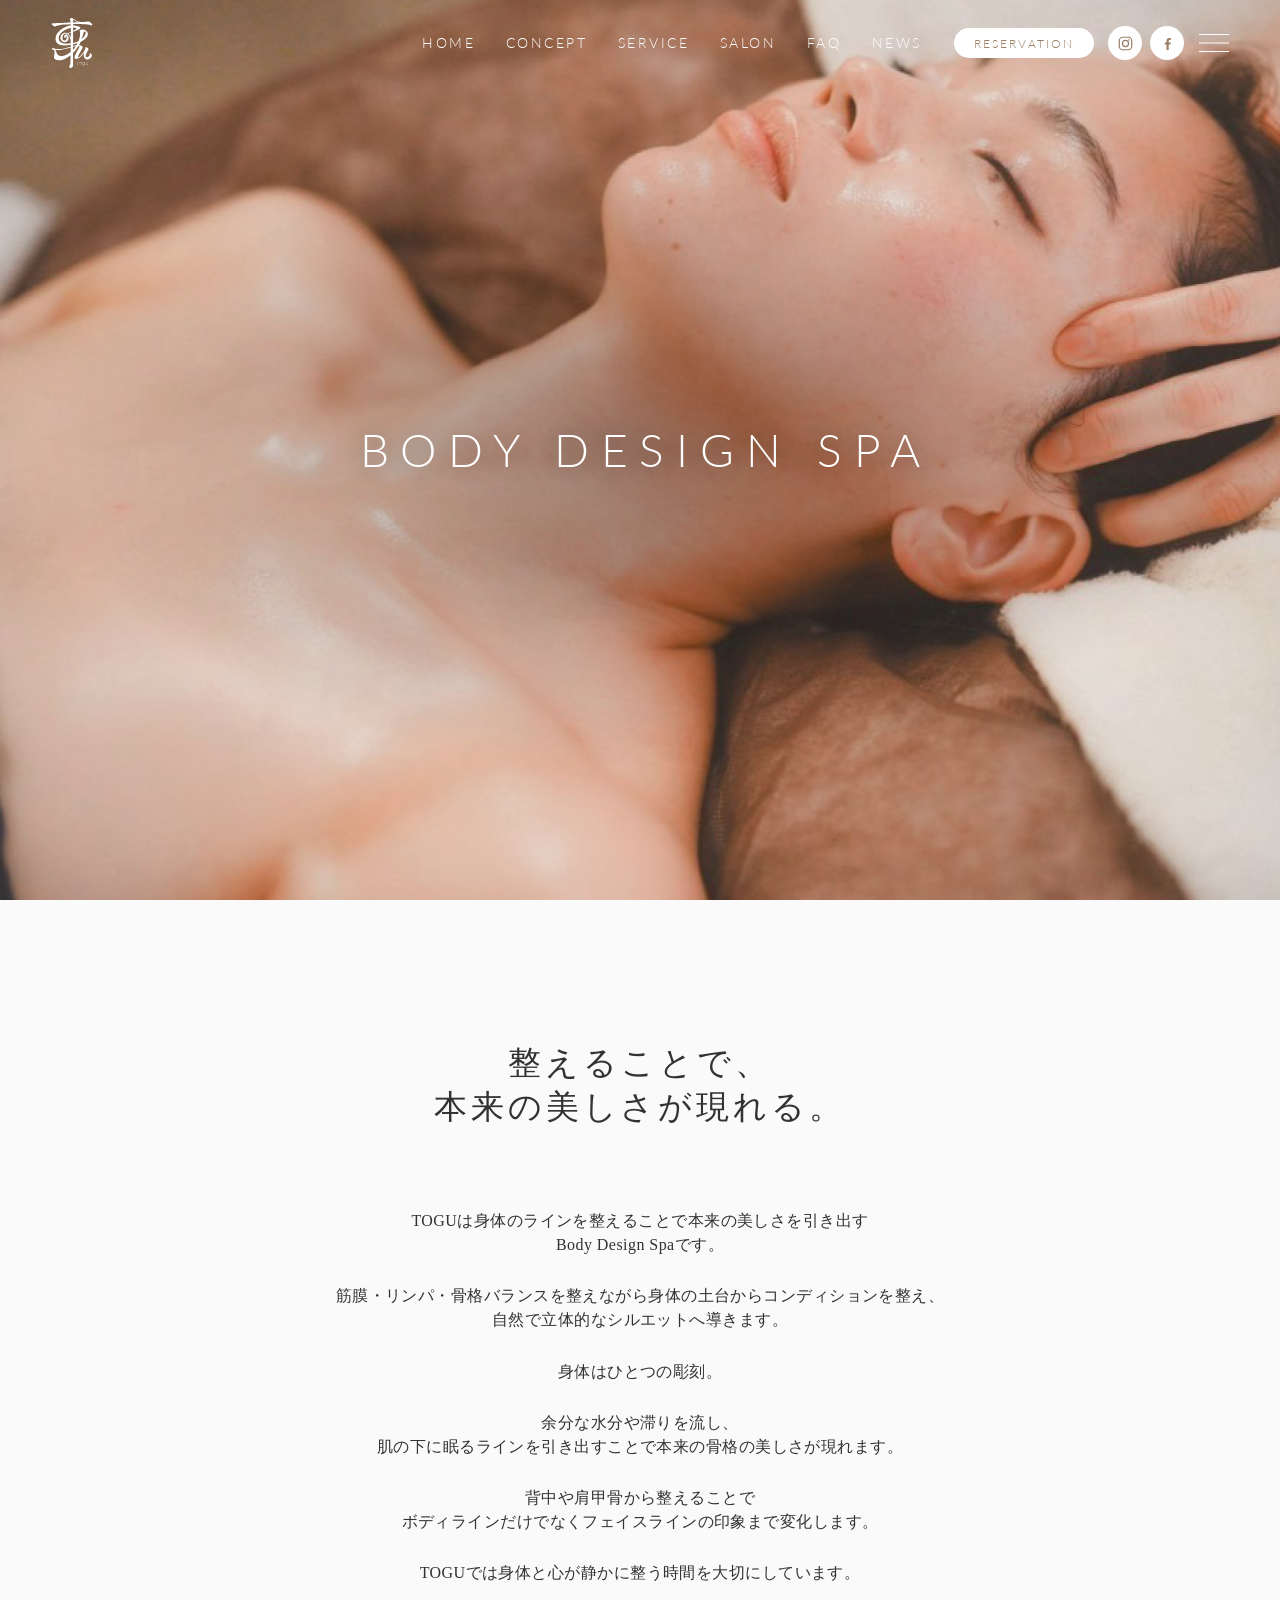
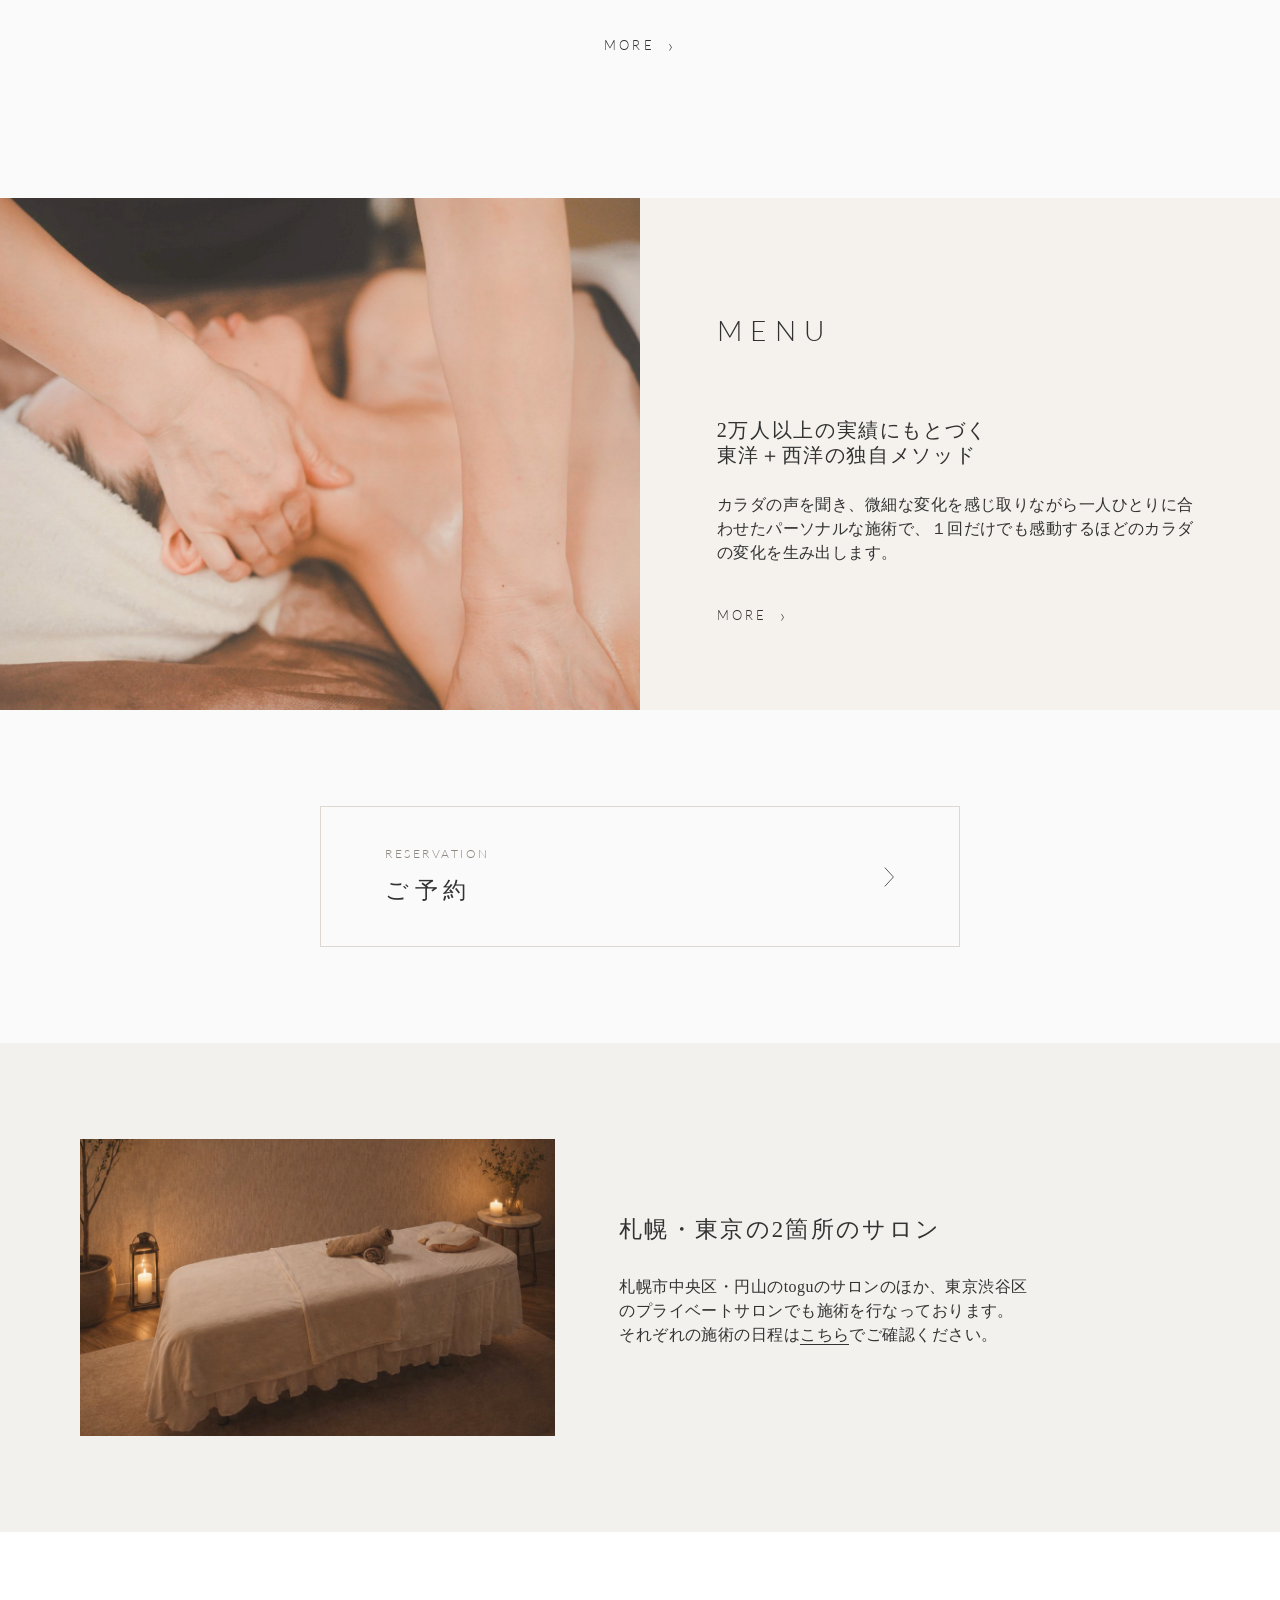
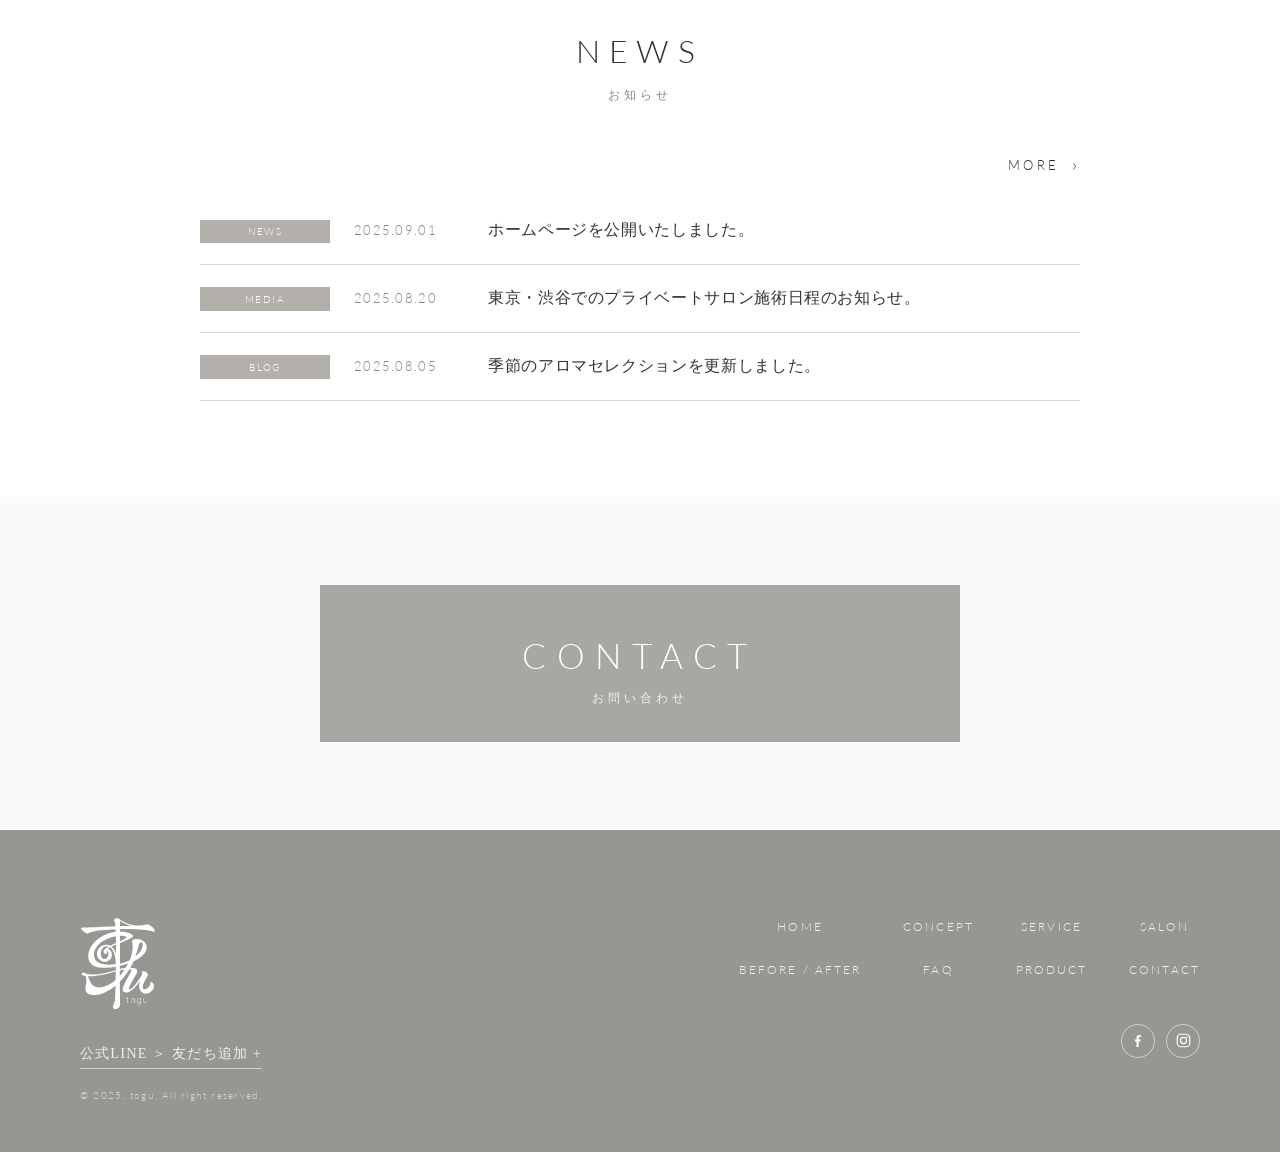
==== commit fc8f6338: "PDF修正反映: 改行調整/ポリシー全文/ZUKŌフォント/余白詰め - service: 説明文4コースを箇条書き・改行整理(HAUTE COUTURE/PREMIUM/QUICK SCULPT/S" ====
--- a/index.html
+++ b/index.html
@@ -94,7 +94,7 @@
 <!-- ===================== Intro ===================== -->
 <section class="intro">
   <div class="inner">
-    <h1 class="intro__title reveal">整えることで、<br class="br-pc">本来の美しさが現れる。</h1>
+    <h1 class="intro__title reveal">整えることで、<br>本来の美しさが現れる。</h1>
     <div class="intro__body reveal">
       <p>TOGUは身体のラインを整えることで本来の美しさを引き出す<br class="br-pc">Body Design Spaです。</p>
       <p>筋膜・リンパ・骨格バランスを整えながら身体の土台からコンディションを整え、<br class="br-pc">自然で立体的なシルエットへ導きます。</p>
@@ -115,7 +115,7 @@
     </div>
     <div class="menu-teaser__text reveal">
       <p class="en-title">MENU</p>
-      <h3>2万人以上の実績にもとづく<br class="br-pc">東洋＋西洋の独自メソッド</h3>
+      <h3>2万人以上の実績にもとづく<br>東洋＋西洋の独自メソッド</h3>
       <p>カラダの声を聞き、微細な変化を感じ取りながら一人ひとりに合わせたパーソナルな施術で、１回だけでも感動するほどのカラダの変化を生み出します。</p>
       <a href="service.html" class="more">MORE</a>
     </div>
--- a/assets/css/style.css
+++ b/assets/css/style.css
@@ -22,7 +22,7 @@
   --max:       1120px;
 
   --serif: "Yu Mincho", "YuMincho", "Hiragino Mincho ProN", "Hiragino Mincho Pro", "HG明朝E", "MS PMincho", serif;
-  --lato:  "Lato", var(--serif);
+  --lato:  "Lato", "Helvetica Neue", "Hiragino Kaku Gothic ProN", Arial, sans-serif;
 }
 
 /* ----- reset ----- */
@@ -33,9 +33,10 @@
   font-family: var(--serif);
   color: var(--text);
   background: var(--bg);
-  line-height: 1.24; /* body text leading (-35% from 1.9) */
+  line-height: 1.5; /* body text leading */
   font-size: 16px;
   letter-spacing: .028em; /* base body tracking (-30%) */
+  font-feature-settings: "palt"; /* 文字詰め（プロポーショナルメトリクス） */
   -webkit-font-smoothing: antialiased;
   text-rendering: optimizeLegibility;
 }
@@ -472,7 +473,7 @@
 .method-circle .sub { font-size: .82rem; color: var(--text-faint); margin-top: -.4em; }
 .method-circle .jp { font-size: .82rem; line-height: 1.5; color: var(--text-soft); }
 .back-to-face__title { font-family: var(--lato); font-weight: 300; font-size: clamp(1.2rem, 2.4vw, 1.5rem); letter-spacing: .18em; margin-bottom: 1em; }
-.back-to-face p { color: var(--text-soft); max-width: 680px; margin: 50px auto 0; }
+.back-to-face p { color: var(--text-soft); max-width: 680px; margin: 5px auto 0; }
 
 /* TREATMENT FLOW */
 .flow { padding: clamp(4rem, 9vw, 6rem) 0; }
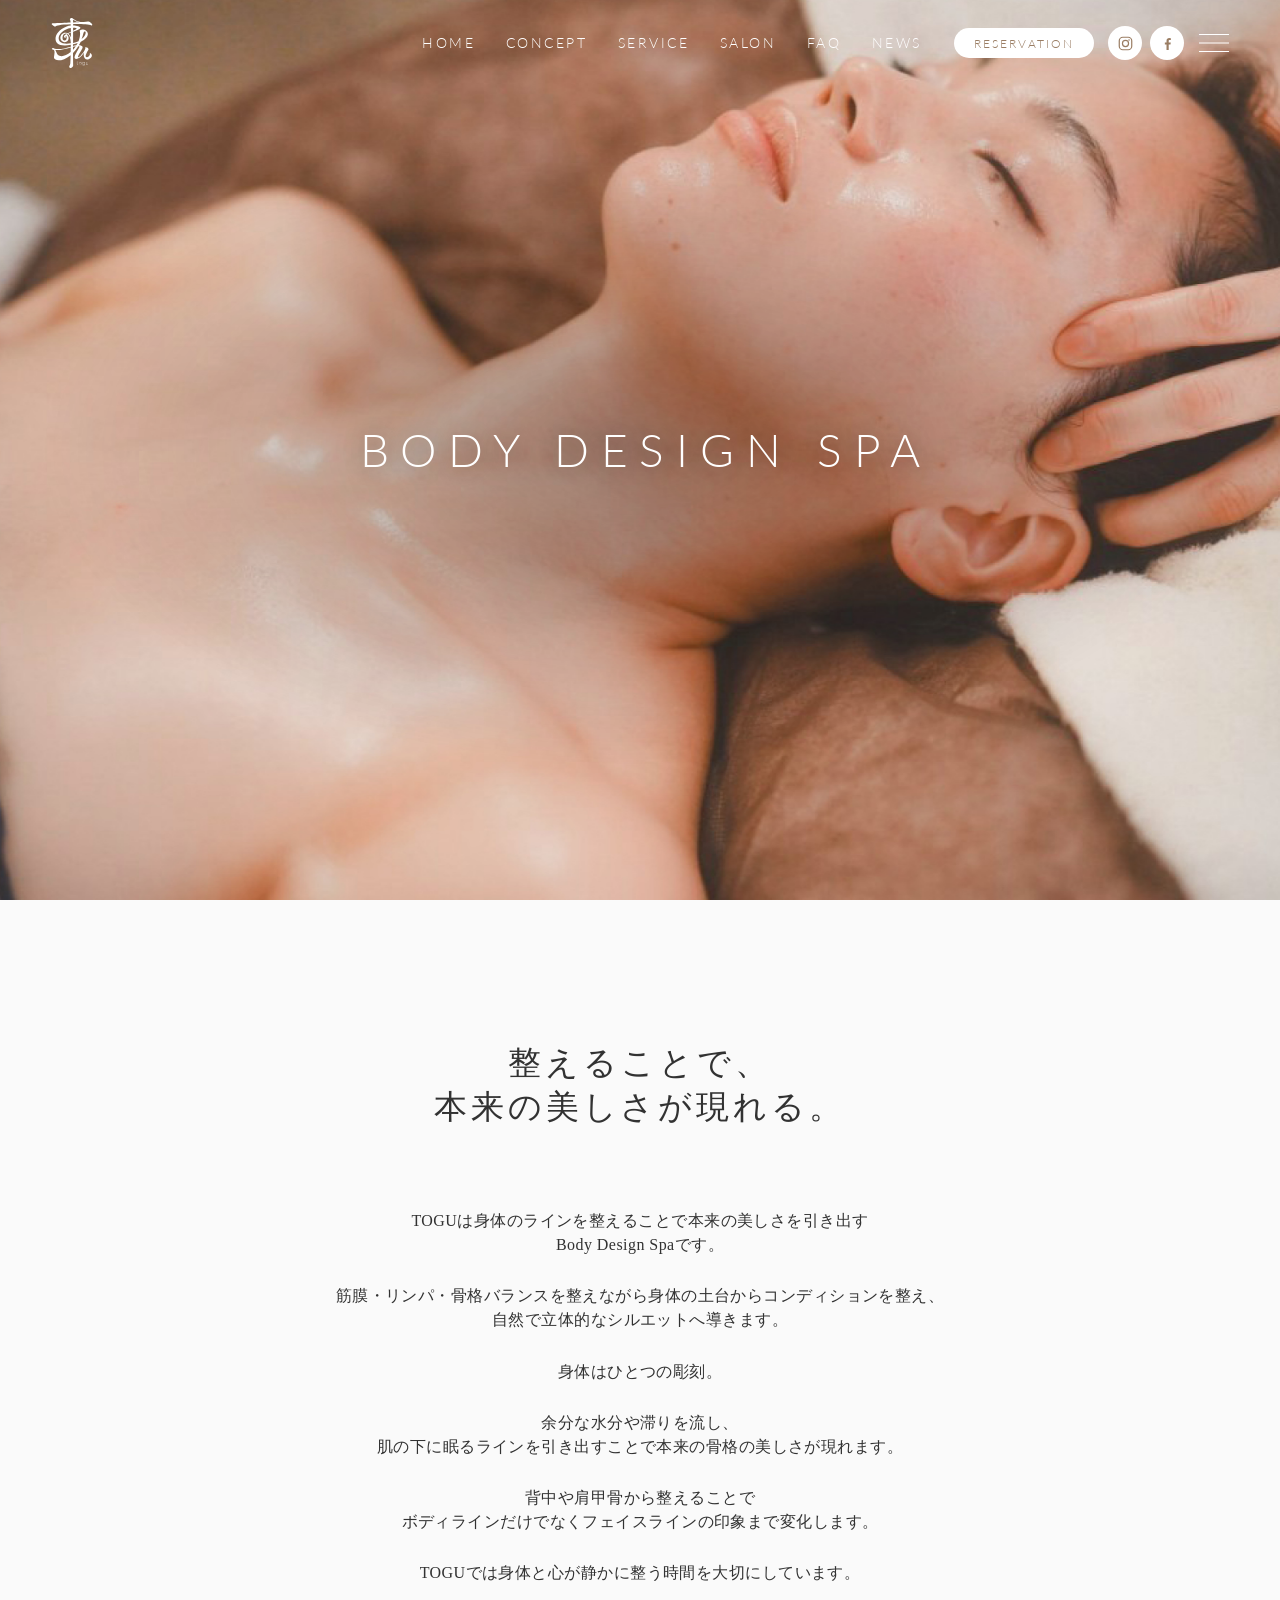
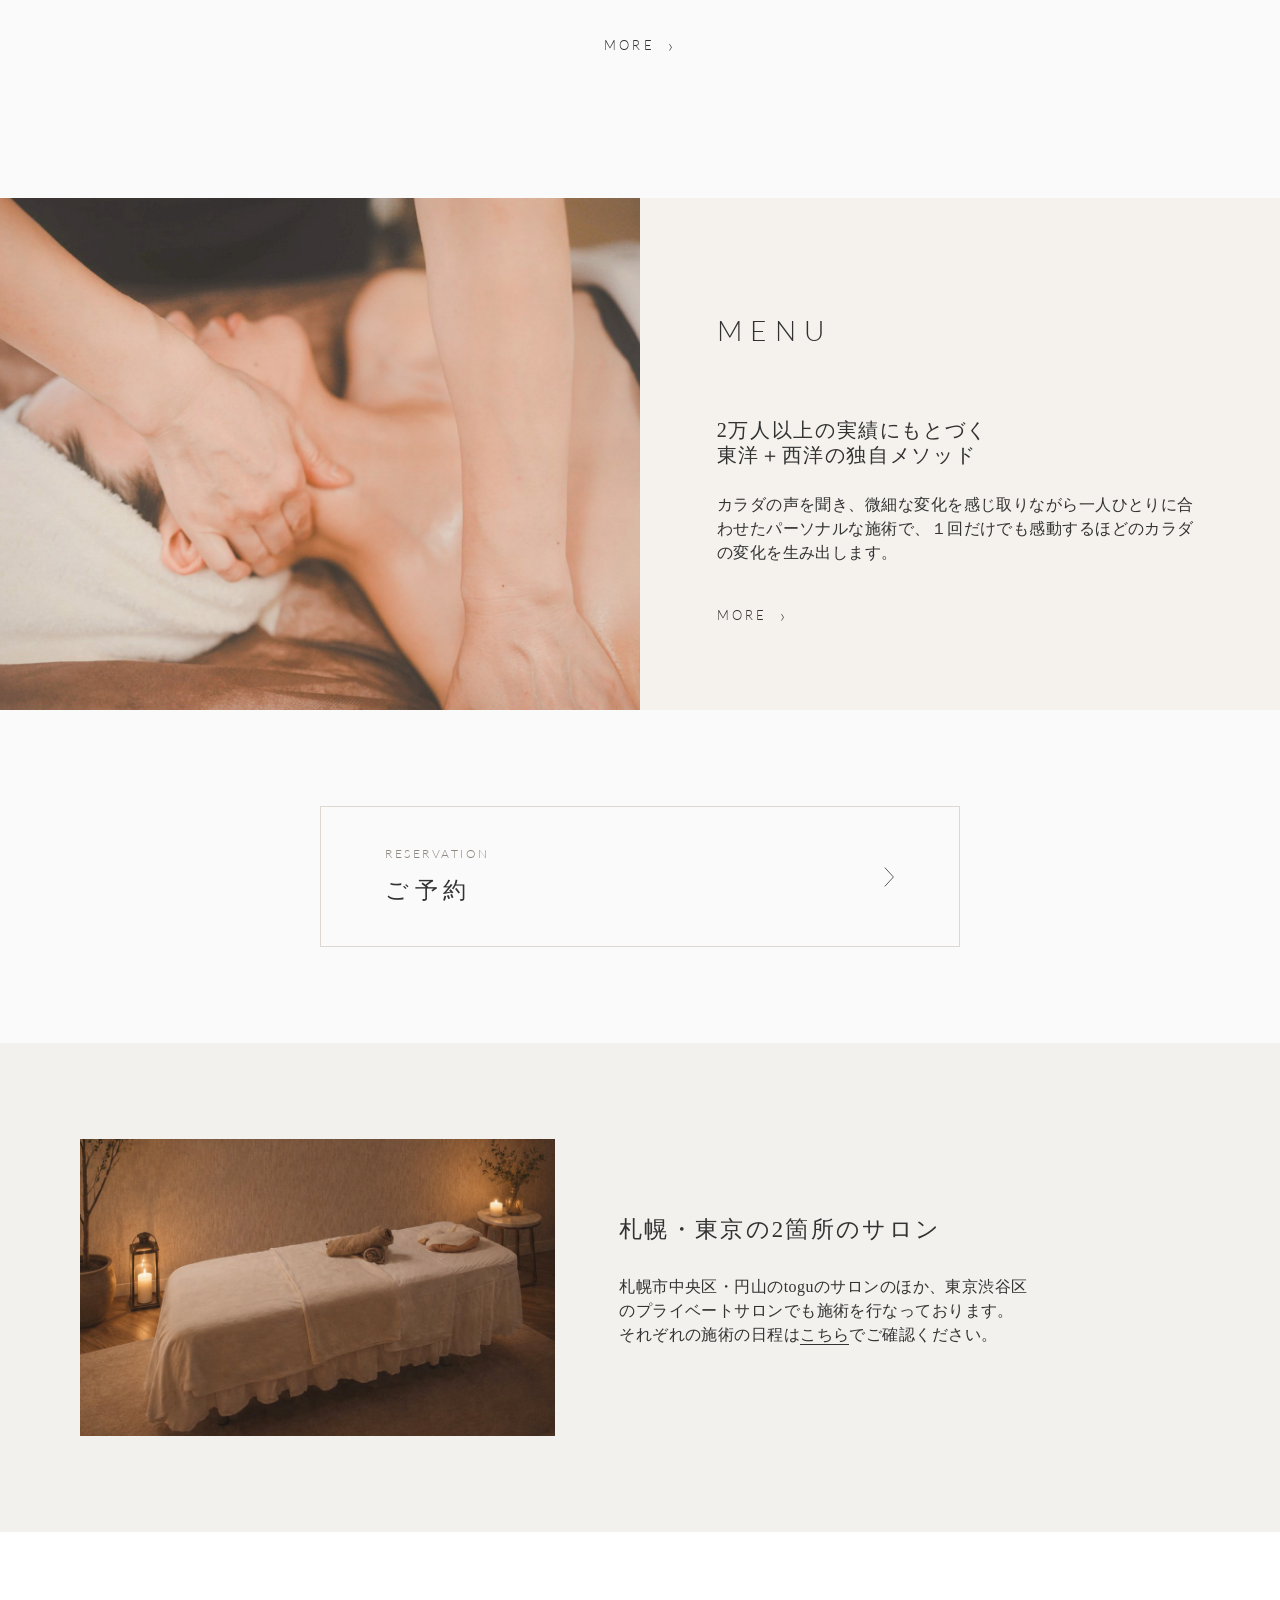
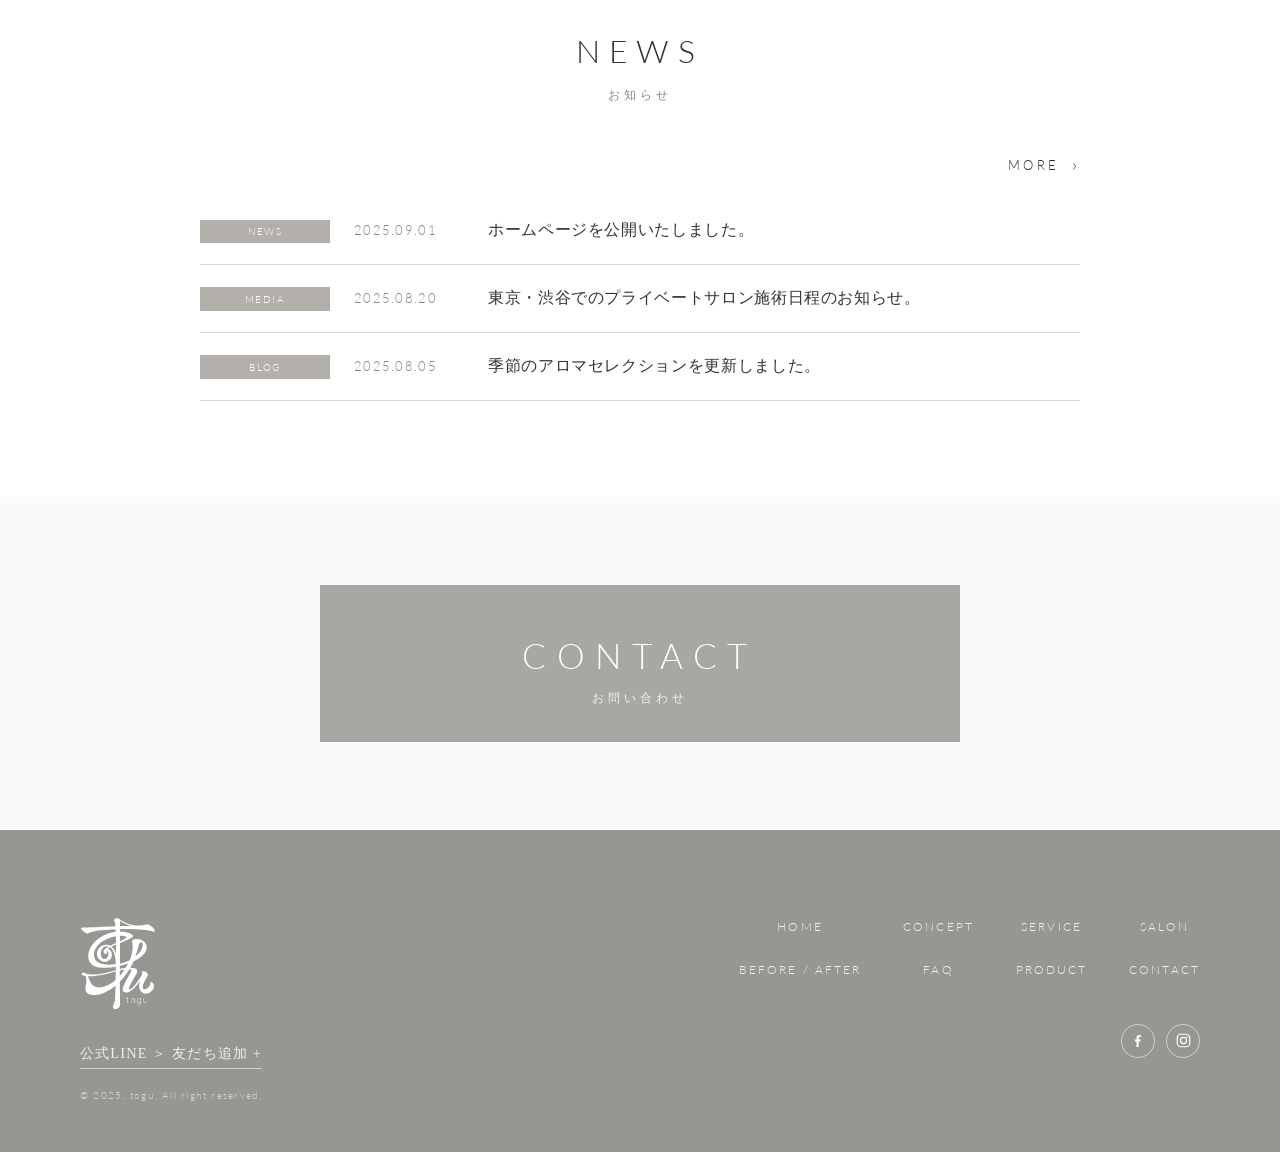
==== commit d5800498: "クリーンURL化: .htaccess(Apache)とvercel.jsonで.htmlを隠す＋内部リンクを拡張子なしに - .htaccess: /xxx.html→/xxx(301)、/xxx→" ====
--- a/index.html
+++ b/index.html
@@ -14,19 +14,19 @@
 
 <!-- ===================== Header ===================== -->
 <header class="site-header">
-  <a href="index.html" class="site-header__logo" aria-label="TOGU">
+  <a href="/" class="site-header__logo" aria-label="TOGU">
     <img class="logo-wh" src="images/common/logo-wh.svg" alt="TOGU">
     <img class="logo-bk" src="images/common/logo-bk.svg" alt="TOGU">
   </a>
 
   <nav class="gnav">
     <ul class="gnav__list">
-      <li><a href="index.html">HOME</a></li>
-      <li><a href="concept.html">CONCEPT</a></li>
-      <li><a href="service.html">SERVICE</a></li>
-      <li><a href="salon.html">SALON</a></li>
-      <li><a href="faq.html">FAQ</a></li>
-      <li><a href="news.html">NEWS</a></li>
+      <li><a href="/">HOME</a></li>
+      <li><a href="/concept">CONCEPT</a></li>
+      <li><a href="/service">SERVICE</a></li>
+      <li><a href="/salon">SALON</a></li>
+      <li><a href="/faq">FAQ</a></li>
+      <li><a href="/news/">NEWS</a></li>
     </ul>
     <div class="header-actions">
       <a class="btn-reserve" data-link="line" href="#" target="_blank" rel="noopener">RESERVATION</a>
@@ -51,13 +51,13 @@
 
 <!-- mobile drawer -->
 <div class="drawer">
-  <a href="index.html">HOME</a>
-  <a href="concept.html">CONCEPT</a>
-  <a href="service.html">SERVICE</a>
-  <a href="salon.html">SALON</a>
-  <a href="beforeafter.html">BEFORE / AFTER</a>
-  <a href="faq.html">FAQ</a>
-  <a href="news.html">NEWS</a>
+  <a href="/">HOME</a>
+  <a href="/concept">CONCEPT</a>
+  <a href="/service">SERVICE</a>
+  <a href="/salon">SALON</a>
+  <a href="/beforeafter">BEFORE / AFTER</a>
+  <a href="/faq">FAQ</a>
+  <a href="/news/">NEWS</a>
   <a data-link="line" href="#" target="_blank" rel="noopener">RESERVATION</a>
   <div class="drawer-sns">
     <a class="sns-ico" data-link="instagram" href="#" target="_blank" rel="noopener" aria-label="Instagram">
@@ -103,7 +103,7 @@
       <p>背中や肩甲骨から整えることで<br class="br-pc">ボディラインだけでなくフェイスラインの印象まで変化します。</p>
       <p>TOGUでは身体と心が静かに整う時間を大切にしています。</p>
     </div>
-    <a href="concept.html" class="more reveal">MORE</a>
+    <a href="/concept" class="more reveal">MORE</a>
   </div>
 </section>
 
@@ -117,7 +117,7 @@
       <p class="en-title">MENU</p>
       <h3>2万人以上の実績にもとづく<br>東洋＋西洋の独自メソッド</h3>
       <p>カラダの声を聞き、微細な変化を感じ取りながら一人ひとりに合わせたパーソナルな施術で、１回だけでも感動するほどのカラダの変化を生み出します。</p>
-      <a href="service.html" class="more">MORE</a>
+      <a href="/service" class="more">MORE</a>
     </div>
   </div>
 </section>
@@ -144,7 +144,7 @@
       </div>
       <div class="salon-teaser__text reveal">
         <h3>札幌・東京の2箇所のサロン</h3>
-        <p>札幌市中央区・円山のtoguのサロンのほか、東京渋谷区<br class="br-pc">のプライベートサロンでも施術を行なっております。<br class="br-pc">それぞれの施術の日程は<a href="salon.html" class="text-link">こちら</a>でご確認ください。</p>
+        <p>札幌市中央区・円山のtoguのサロンのほか、東京渋谷区<br class="br-pc">のプライベートサロンでも施術を行なっております。<br class="br-pc">それぞれの施術の日程は<a href="/salon" class="text-link">こちら</a>でご確認ください。</p>
       </div>
     </div>
   </div>
@@ -158,7 +158,7 @@
       <p class="jp-sub">お知らせ</p>
     </div>
     <div class="news-wrap">
-      <div class="news-wrap__more"><a href="news.html" class="more">MORE</a></div>
+      <div class="news-wrap__more"><a href="/news/" class="more">MORE</a></div>
       <div class="news-list" data-news data-limit="3"></div>
     </div>
   </div>
@@ -166,7 +166,7 @@
 
 <!-- ===================== Contact ===================== -->
 <section class="contact-band">
-  <a href="contact.html" class="contact-band__box reveal">
+  <a href="/news/contact/" class="contact-band__box reveal">
     <p class="en-title">CONTACT</p>
     <p class="jp-sub">お問い合わせ</p>
   </a>
@@ -185,14 +185,14 @@
       </div>
       <div class="site-footer__right">
         <nav class="footer-nav">
-          <a href="index.html">HOME</a>
-          <a href="concept.html">CONCEPT</a>
-          <a href="service.html">SERVICE</a>
-          <a href="salon.html">SALON</a>
-          <a href="beforeafter.html">BEFORE / AFTER</a>
-          <a href="faq.html">FAQ</a>
-          <a href="product.html">PRODUCT</a>
-          <a href="contact.html">CONTACT</a>
+          <a href="/">HOME</a>
+          <a href="/concept">CONCEPT</a>
+          <a href="/service">SERVICE</a>
+          <a href="/salon">SALON</a>
+          <a href="/beforeafter">BEFORE / AFTER</a>
+          <a href="/faq">FAQ</a>
+          <a href="/product">PRODUCT</a>
+          <a href="/news/contact/">CONTACT</a>
         </nav>
         <div class="footer-sns">
           <a class="sns-ico" data-link="facebook" href="#" target="_blank" rel="noopener" aria-label="Facebook">
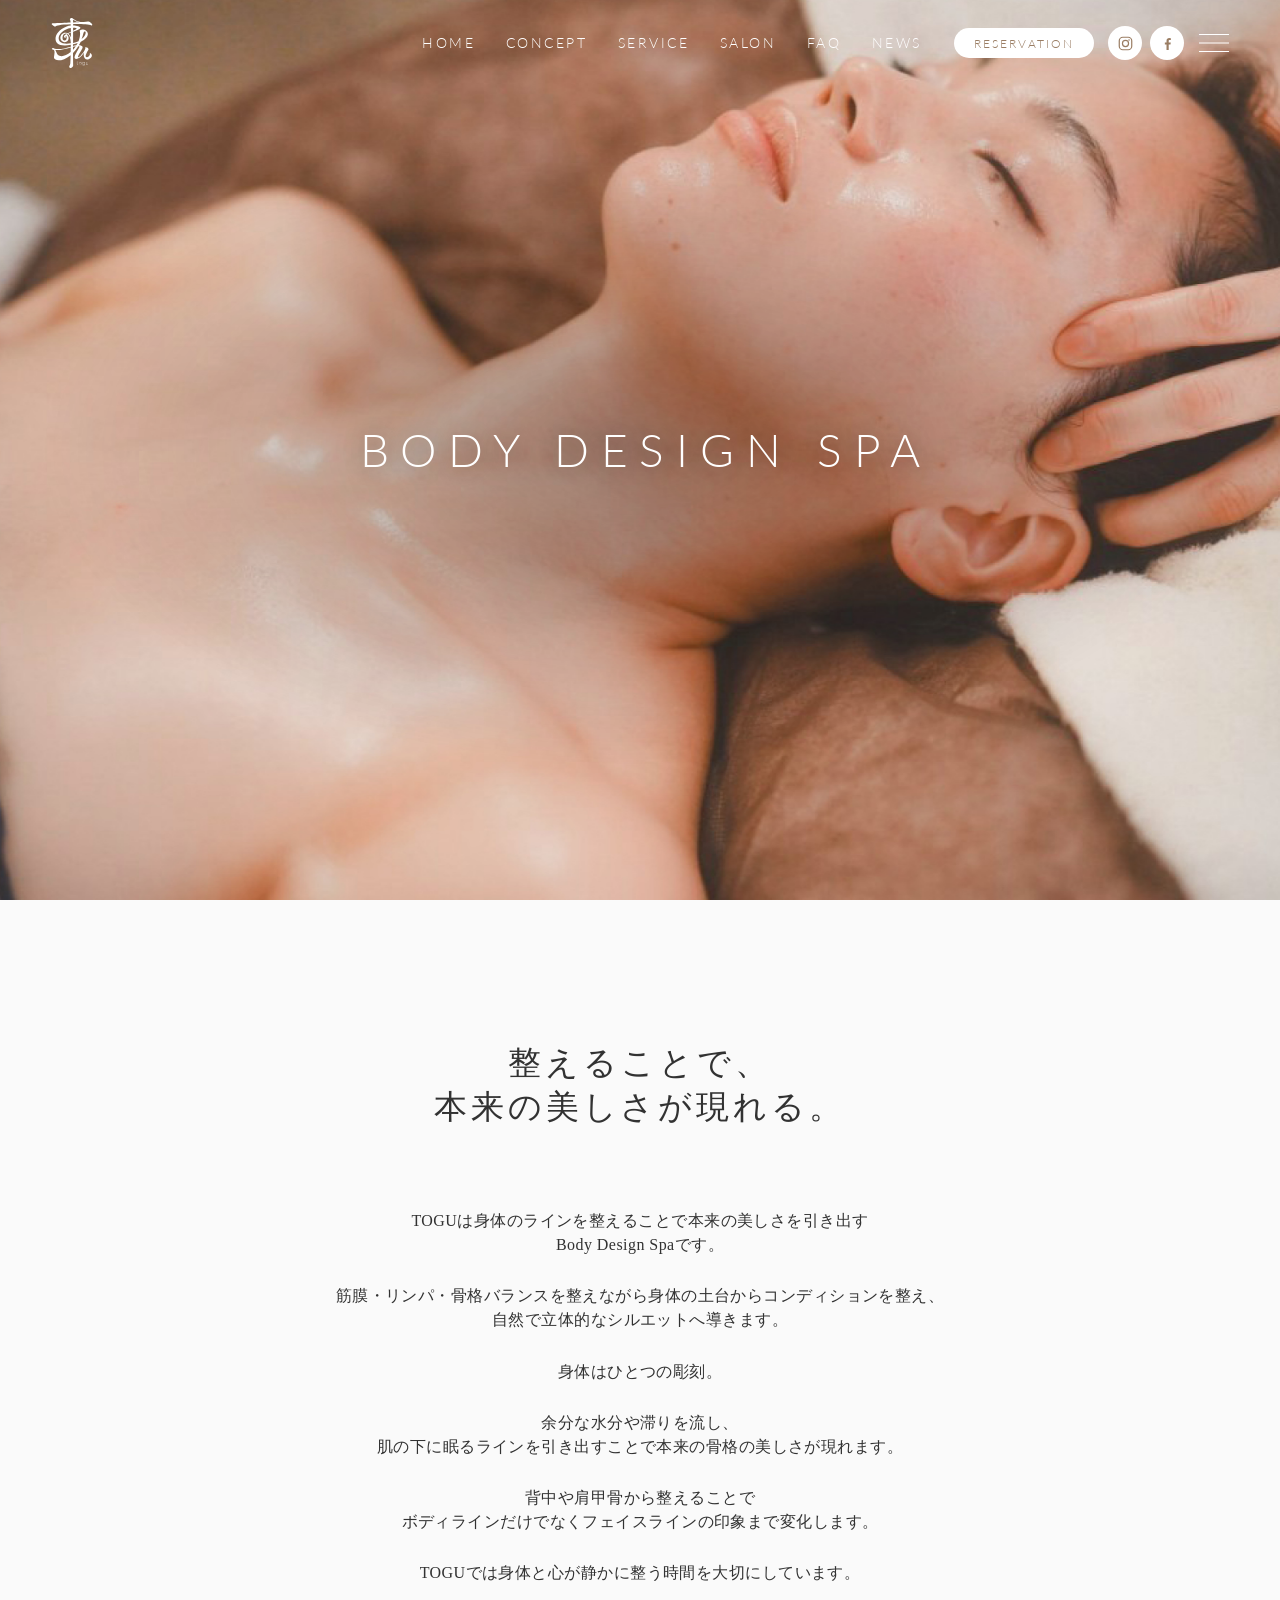
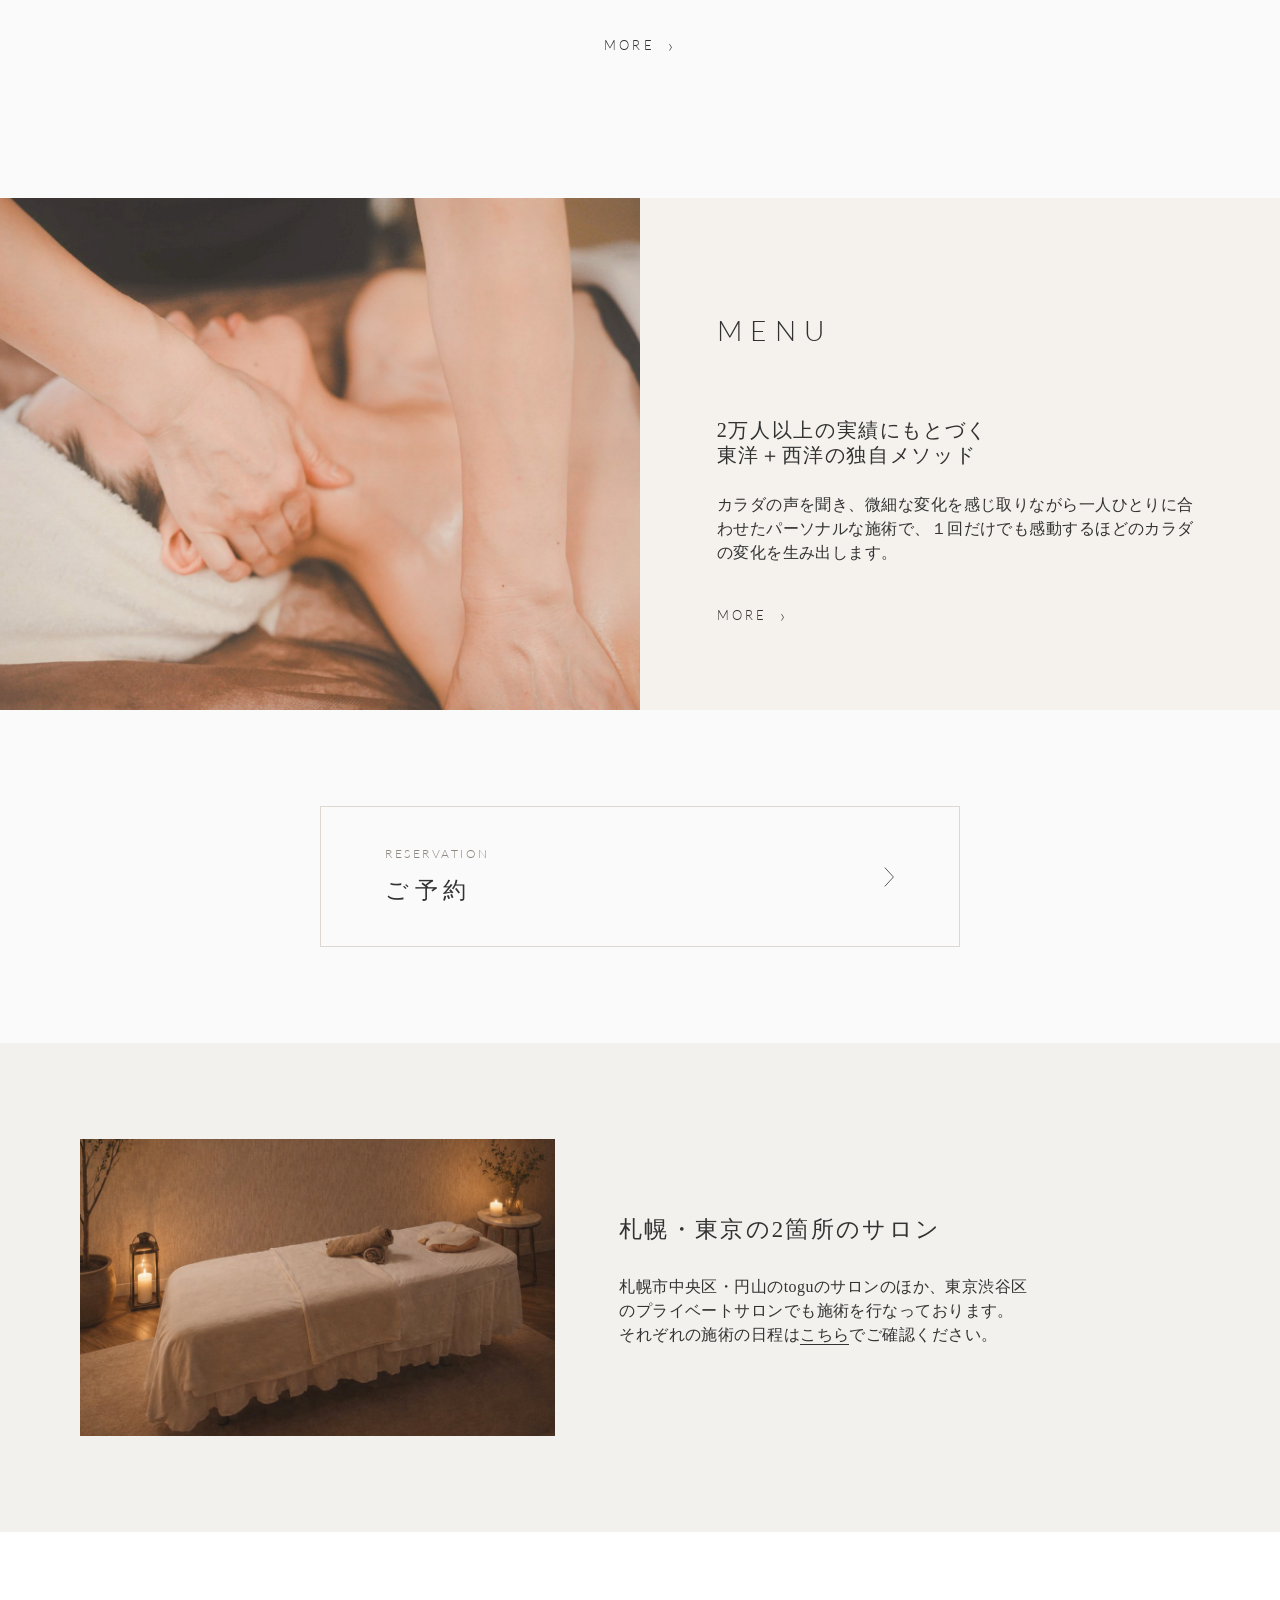
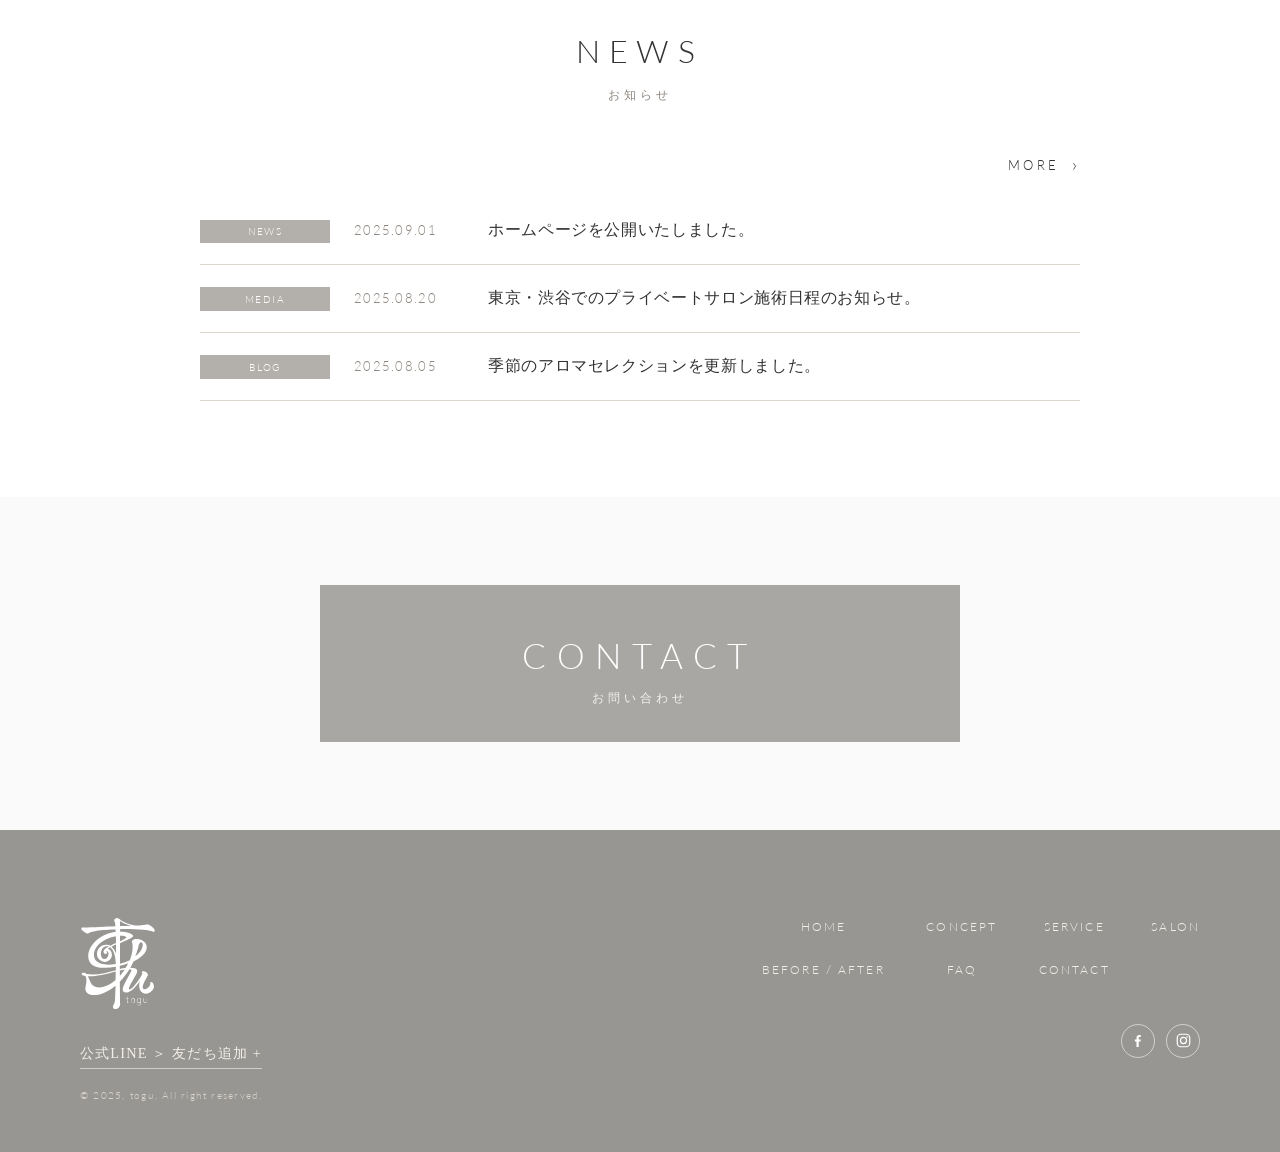
==== commit 390cd1ed: "TOP NEWSをWordPress投稿に接続＋フッターのPRODUCT削除 - config.js WP_API_BASE=/news（ルート相対, 本番でも同一オリジンで動作） - main.js" ====
--- a/index.html
+++ b/index.html
@@ -191,7 +191,6 @@
           <a href="/salon">SALON</a>
           <a href="/beforeafter">BEFORE / AFTER</a>
           <a href="/faq">FAQ</a>
-          <a href="/product">PRODUCT</a>
           <a href="/news/contact/">CONTACT</a>
         </nav>
         <div class="footer-sns">
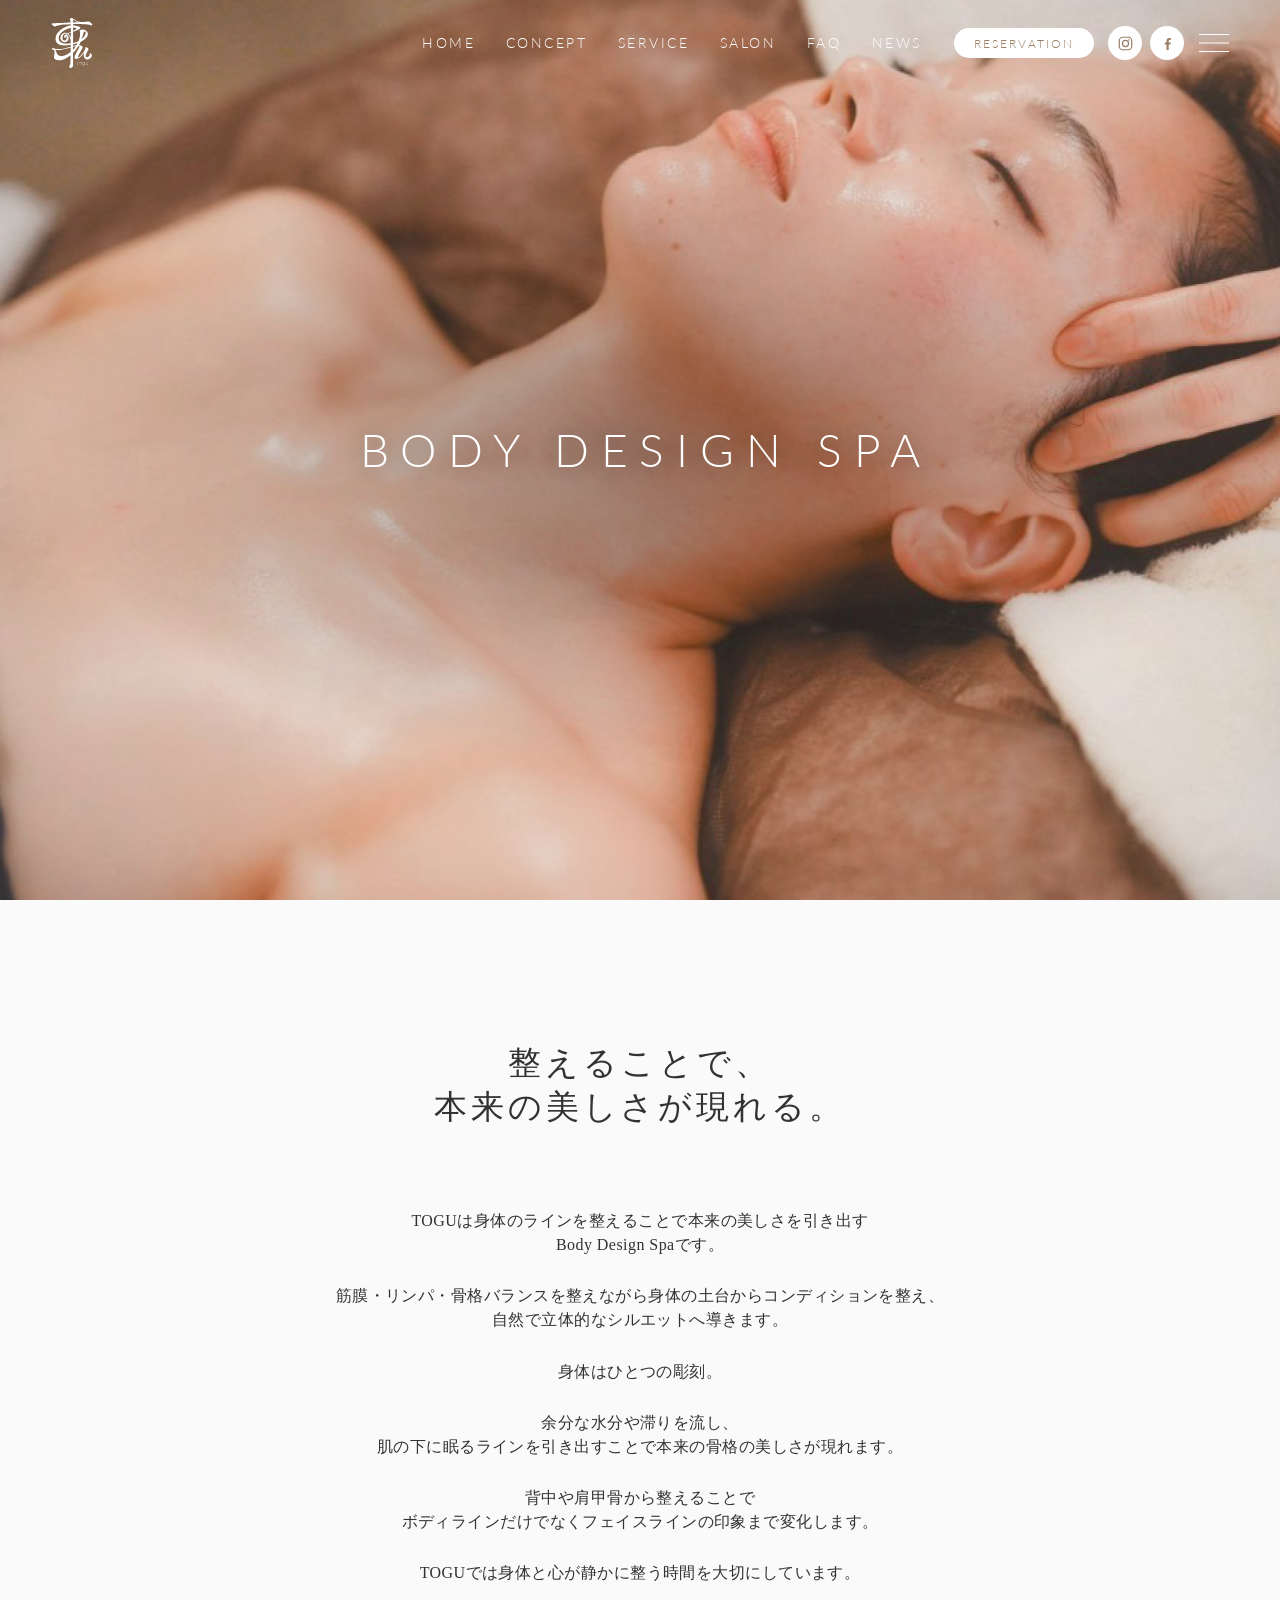
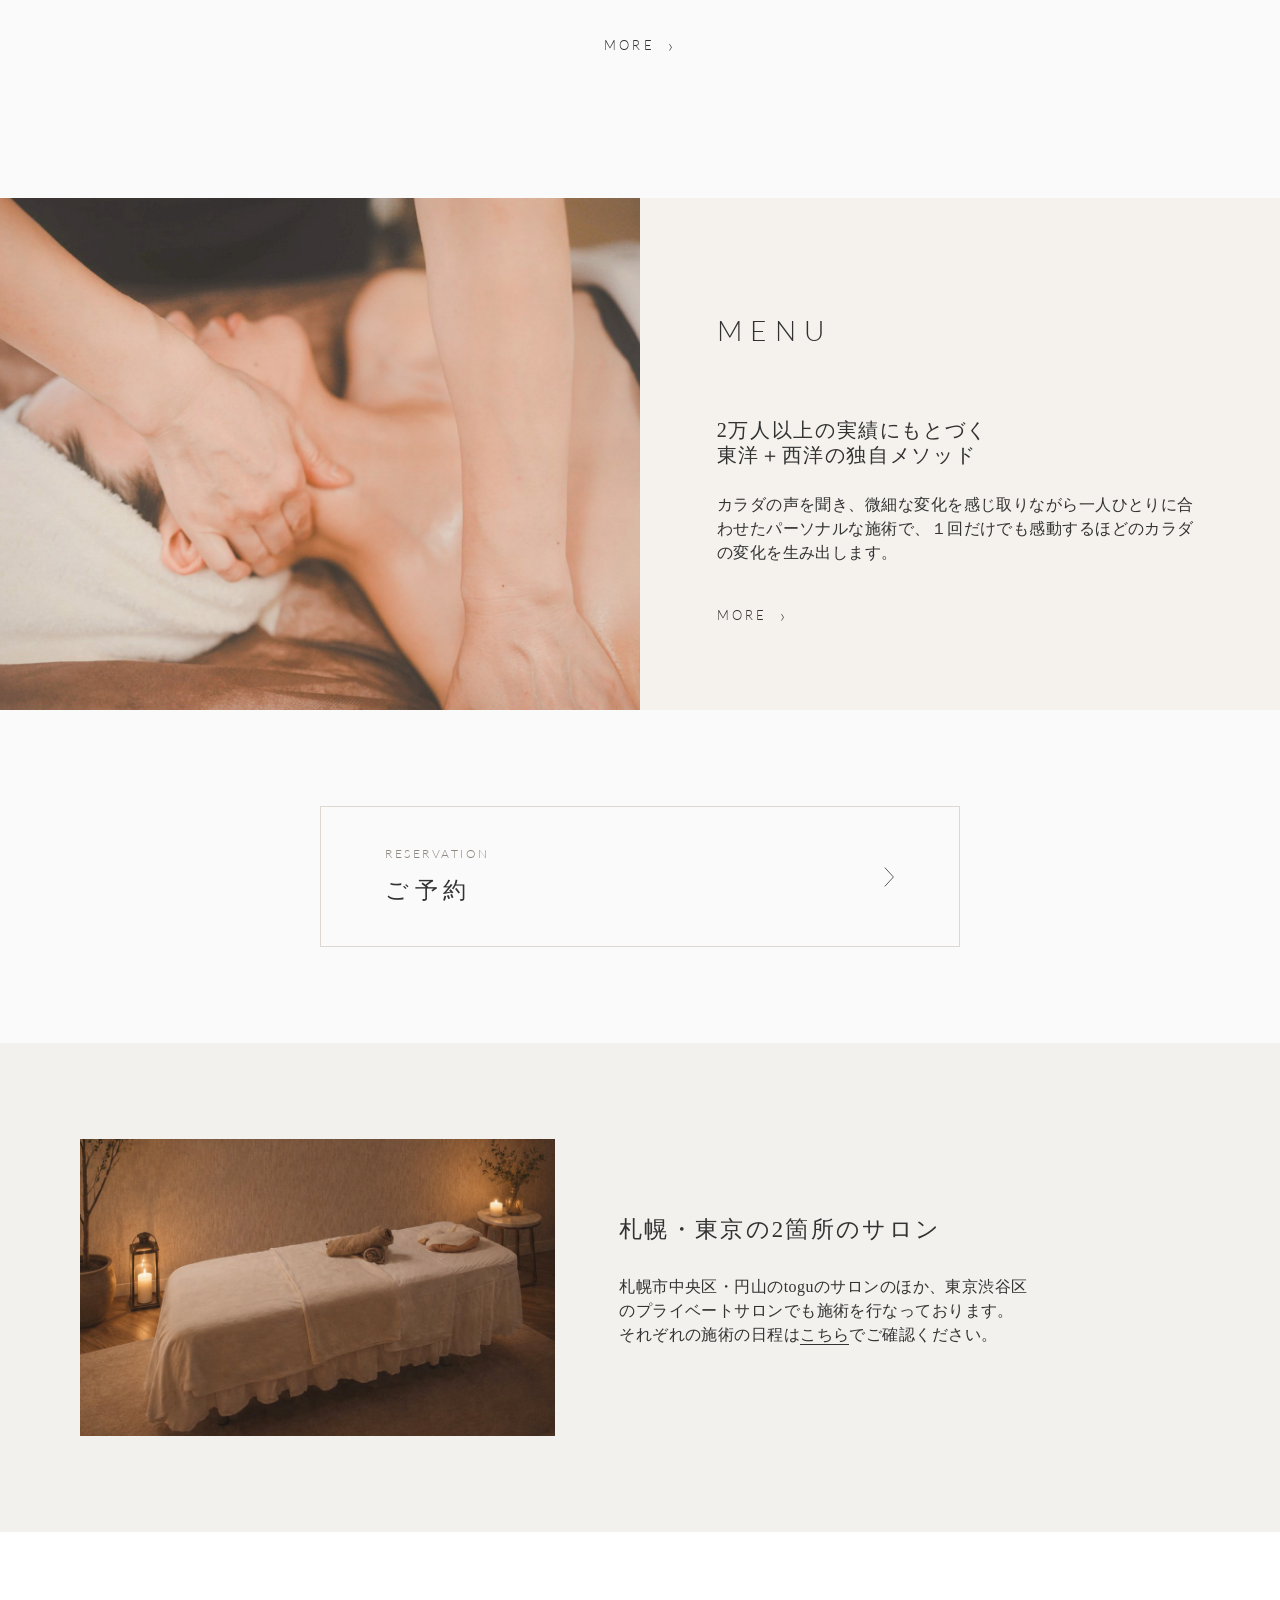
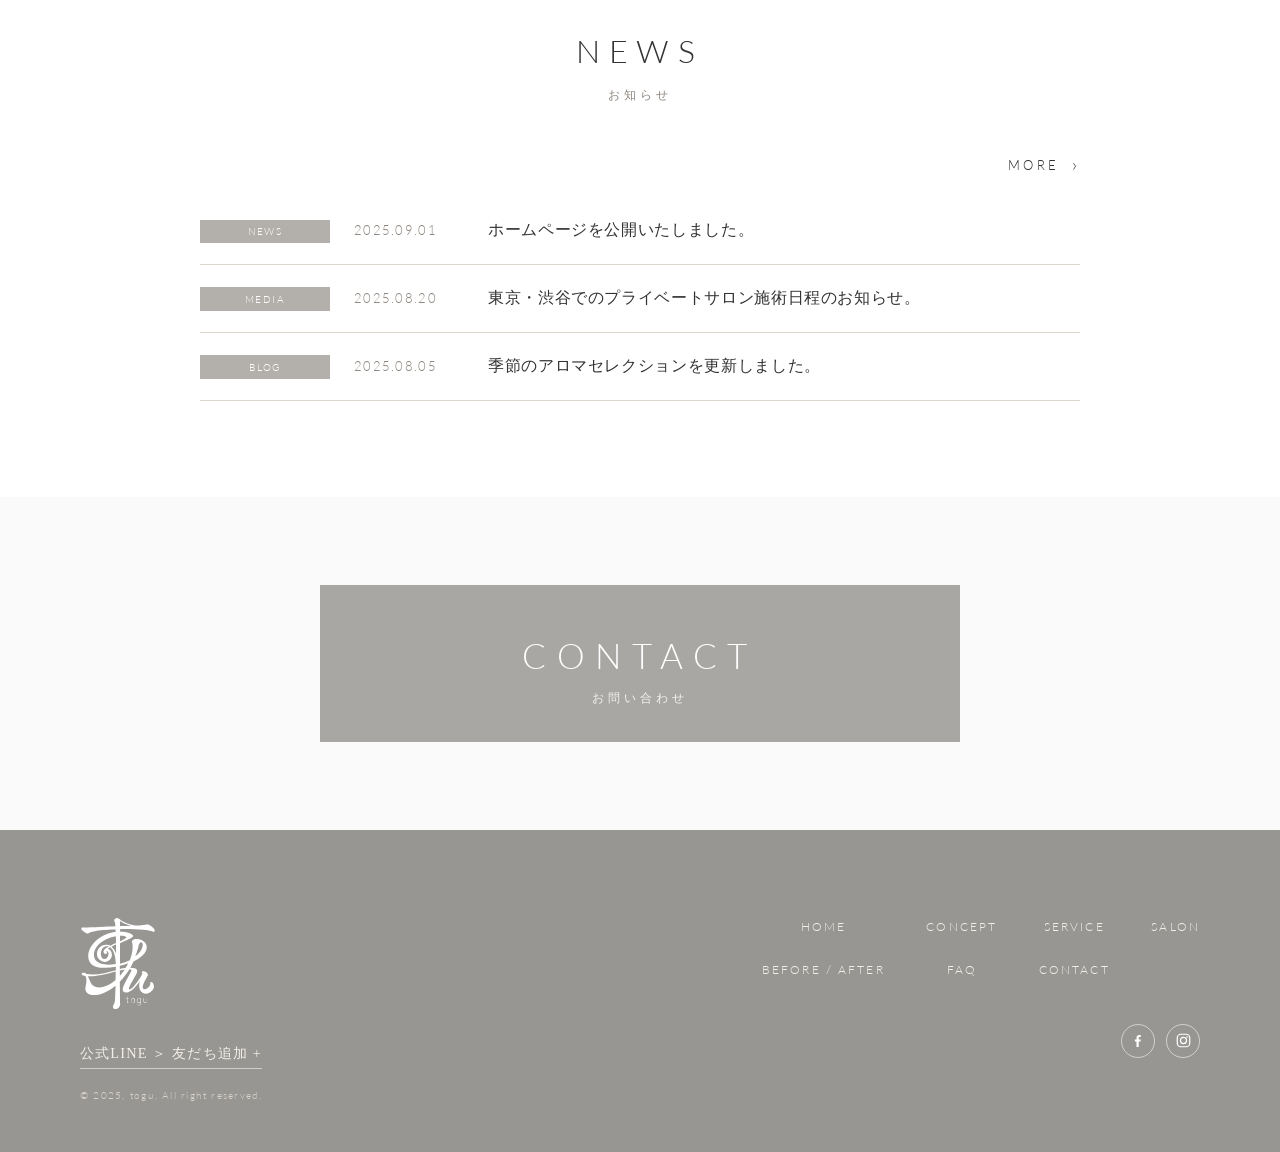
==== commit e3e1eb5f: "SEO: 構造化データ(JSON-LD)とロゴ由来のファビコン一式を追加 - favicon.svg/.ico・apple-touch-icon・icon-192/512・site.webmanife" ====
--- a/index.html
+++ b/index.html
@@ -9,6 +9,50 @@
 <link rel="preconnect" href="https://fonts.gstatic.com" crossorigin>
 <link href="https://fonts.googleapis.com/css2?family=Lato:wght@100;300&display=swap" rel="stylesheet">
 <link rel="stylesheet" href="assets/css/style.css">
+  <link rel="icon" href="/favicon.ico" sizes="any">
+  <link rel="icon" type="image/svg+xml" href="/favicon.svg">
+  <link rel="apple-touch-icon" href="/apple-touch-icon.png">
+  <link rel="manifest" href="/site.webmanifest">
+  <script type="application/ld+json">
+  {
+    "@context": "https://schema.org",
+    "@graph": [
+      {
+        "@type": "WebSite",
+        "@id": "https://togu.site/#website",
+        "name": "TOGU - Body Design Spa",
+        "url": "https://togu.site/",
+        "inLanguage": "ja"
+      },
+      {
+        "@type": "HealthAndBeautyBusiness",
+        "@id": "https://togu.site/#business",
+        "name": "TOGU - Body Design Spa",
+        "alternateName": "TOGU（トグ）",
+        "description": "身体のラインを整えることで本来の美しさを引き出す Body Design Spa。筋膜・リンパ・骨格バランスを整え、自然で立体的なシルエットへ導きます。札幌・東京。",
+        "url": "https://togu.site/",
+        "logo": "https://togu.site/images/common/logo-bk.svg",
+        "image": "https://togu.site/images/top/top-slide01.jpg",
+        "areaServed": [
+          { "@type": "City", "name": "札幌市" },
+          { "@type": "City", "name": "東京" }
+        ],
+        "address": {
+          "@type": "PostalAddress",
+          "addressRegion": "北海道",
+          "addressLocality": "札幌市中央区",
+          "addressCountry": "JP"
+        },
+        "openingHours": "Mo-Sa 10:00-21:00",
+        "sameAs": [
+          "https://www.instagram.com/togu_michiru/",
+          "https://www.facebook.com/togu.sapporo/",
+          "https://line.me/R/ti/p/@744cwkjd"
+        ]
+      }
+    ]
+  }
+  </script>
 </head>
 <body>
 
